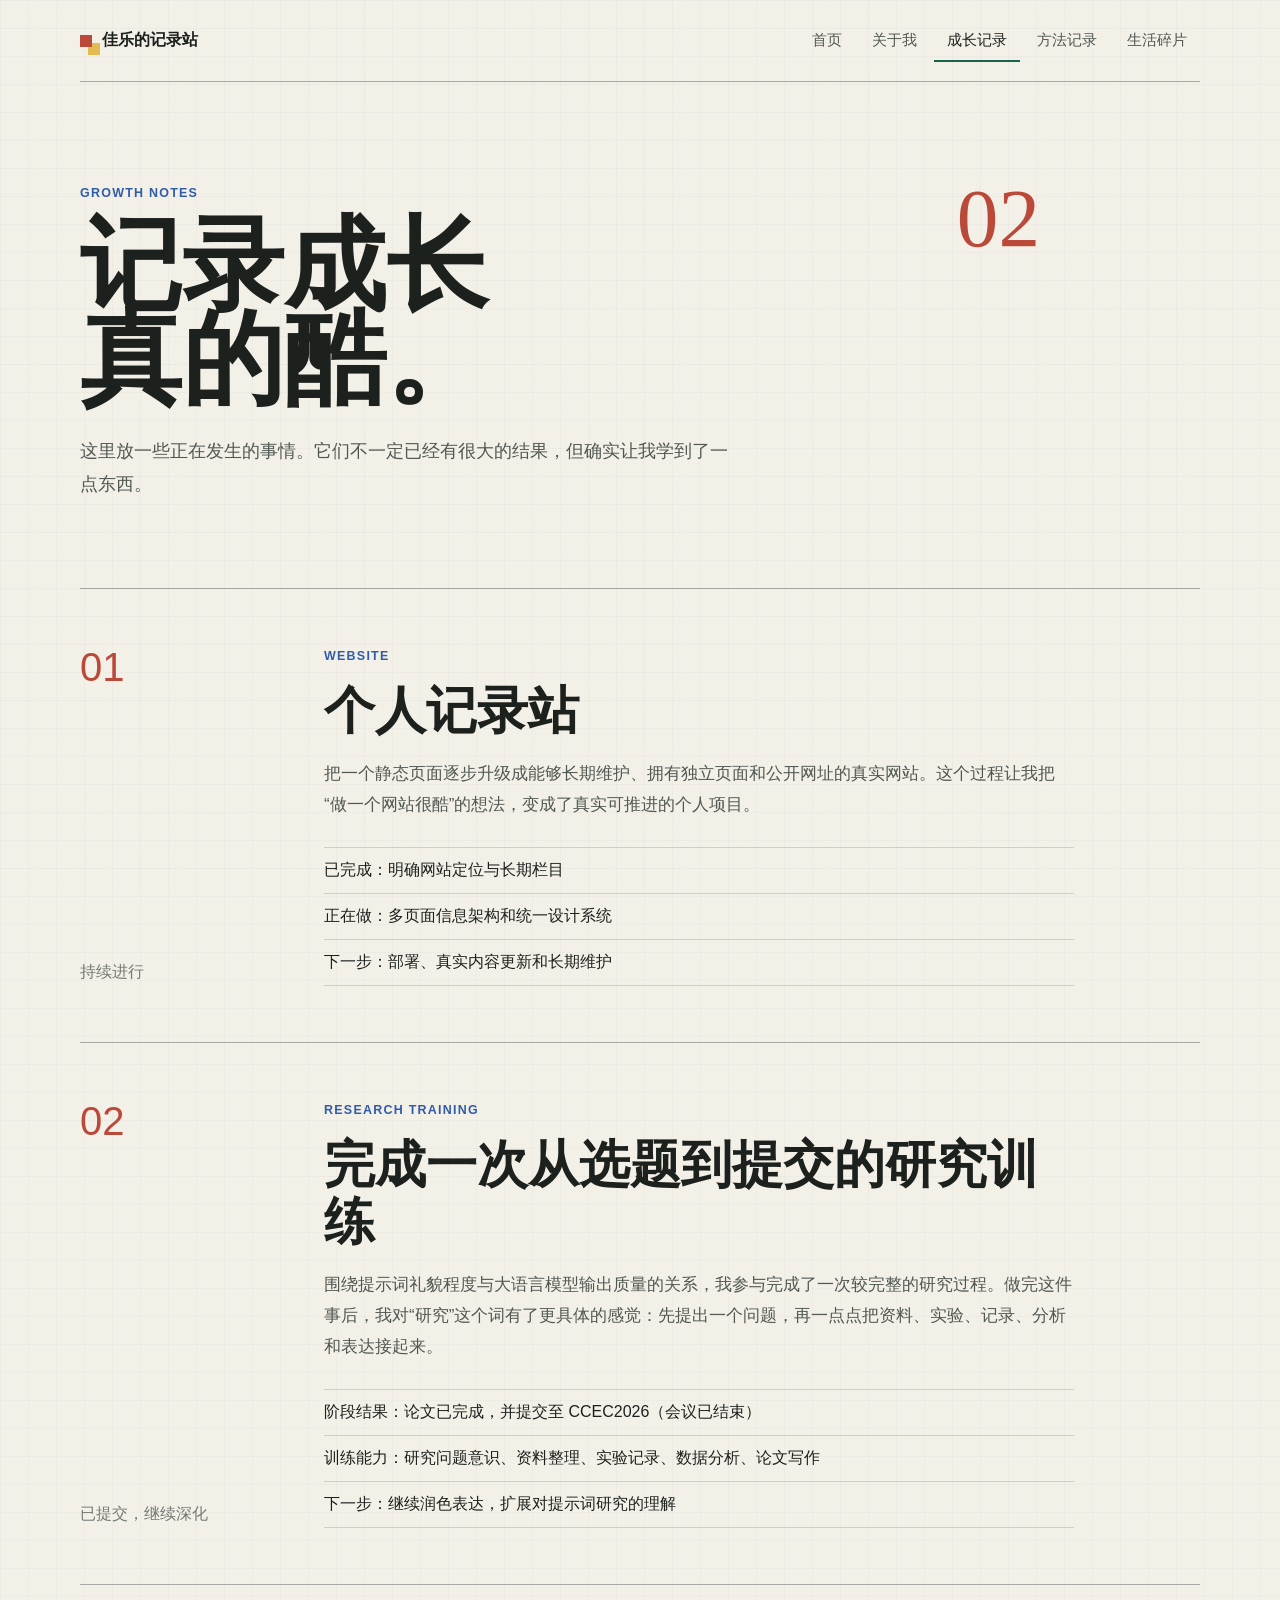
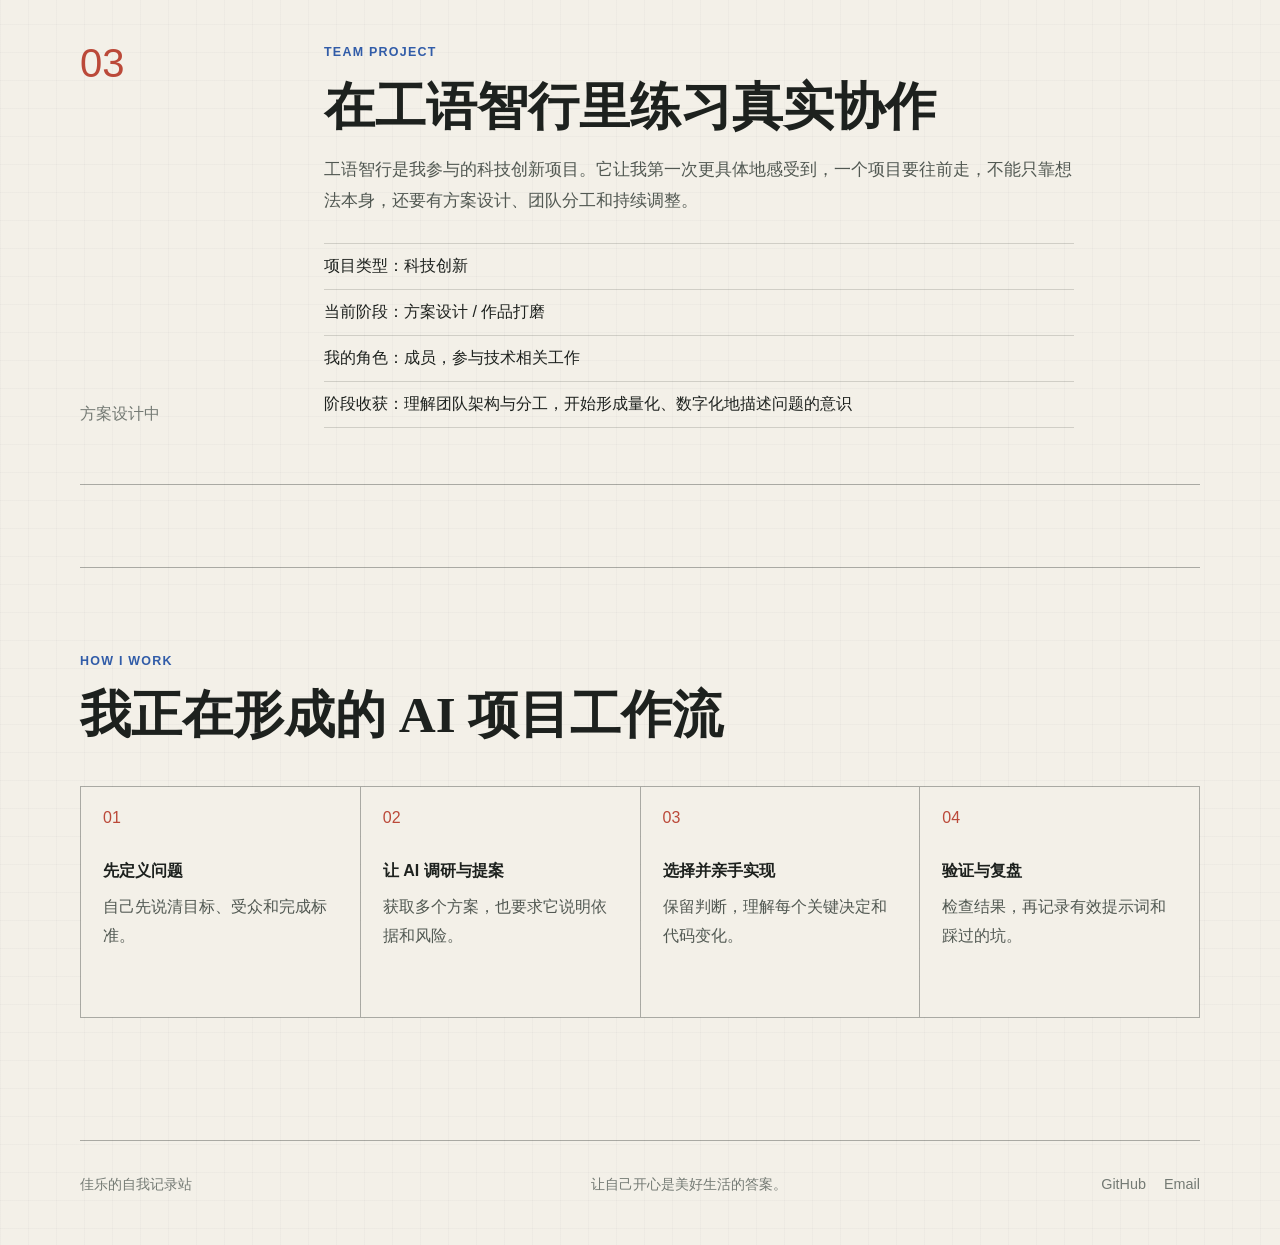
==== efforts.html @ ff76540a "建站更新 html、css、js、未来更新的提示" ====
﻿<!DOCTYPE html>
<html lang="zh-CN">
<head>
  <meta charset="UTF-8">
  <meta name="viewport" content="width=device-width, initial-scale=1.0">
  <meta name="description" content="佳乐的成长记录，记录真实行动中的能力训练。">
  <title>成长记录 | 佳乐的记录站</title>
  <link rel="stylesheet" href="css/styles.css">
</head>
<body data-page="efforts">
  <div class="grain" aria-hidden="true"></div>
  <div id="siteHeader"></div>

  <main class="shell page-main">
    <header class="page-intro" data-reveal>
      <p class="eyebrow">Growth notes</p>
      <span class="page-index">02</span>
      <h1>记录成长<br>真的酷。</h1>
      <p>这里放一些正在发生的事情。它们不一定已经有很大的结果，但确实让我学到了一点东西。</p>
    </header>

    <section class="effort-list section-rule">
      <article class="effort-entry" data-reveal>
        <div class="effort-side"><span>01</span><p>持续进行</p></div>
        <div class="effort-main">
          <p class="eyebrow">Website</p>
          <h2>个人记录站</h2>
          <p>把一个静态页面逐步升级成能够长期维护、拥有独立页面和公开网址的真实网站。这个过程让我把“做一个网站很酷”的想法，变成了真实可推进的个人项目。</p>
          <ul class="plain-list">
            <li>已完成：明确网站定位与长期栏目</li>
            <li>正在做：多页面信息架构和统一设计系统</li>
            <li>下一步：部署、真实内容更新和长期维护</li>
          </ul>
        </div>
      </article>

      <article class="effort-entry" data-reveal>
        <div class="effort-side"><span>02</span><p>已提交，继续深化</p></div>
        <div class="effort-main">
          <p class="eyebrow">Research training</p>
          <h2>完成一次从选题到提交的研究训练</h2>
          <p>围绕提示词礼貌程度与大语言模型输出质量的关系，我参与完成了一次较完整的研究过程。做完这件事后，我对“研究”这个词有了更具体的感觉：先提出一个问题，再一点点把资料、实验、记录、分析和表达接起来。</p>
          <ul class="plain-list">
            <li>阶段结果：论文已完成，并提交至 CCEC2026（会议已结束）</li>
            <li>训练能力：研究问题意识、资料整理、实验记录、数据分析、论文写作</li>
            <li>下一步：继续润色表达，扩展对提示词研究的理解</li>
          </ul>
        </div>
      </article>

      <article class="effort-entry" data-reveal>
        <div class="effort-side"><span>03</span><p>方案设计中</p></div>
        <div class="effort-main">
          <p class="eyebrow">Team project</p>
          <h2>在工语智行里练习真实协作</h2>
          <p>工语智行是我参与的科技创新项目。它让我第一次更具体地感受到，一个项目要往前走，不能只靠想法本身，还要有方案设计、团队分工和持续调整。</p>
          <ul class="plain-list">
            <li>项目类型：科技创新</li>
            <li>当前阶段：方案设计 / 作品打磨</li>
            <li>我的角色：成员，参与技术相关工作</li>
            <li>阶段收获：理解团队架构与分工，开始形成量化、数字化地描述问题的意识</li>
          </ul>
        </div>
      </article>

    </section>

    <section class="method-section section-rule" data-reveal>
      <p class="eyebrow">How I work</p>
      <h2>我正在形成的 AI 项目工作流</h2>
      <ol class="method-grid">
        <li><span>01</span><strong>先定义问题</strong><p>自己先说清目标、受众和完成标准。</p></li>
        <li><span>02</span><strong>让 AI 调研与提案</strong><p>获取多个方案，也要求它说明依据和风险。</p></li>
        <li><span>03</span><strong>选择并亲手实现</strong><p>保留判断，理解每个关键决定和代码变化。</p></li>
        <li><span>04</span><strong>验证与复盘</strong><p>检查结果，再记录有效提示词和踩过的坑。</p></li>
      </ol>
    </section>
  </main>

  <div id="siteFooter"></div>
  <script src="js/site.js"></script>
</body>
</html>
---- css/styles.css ----
:root {
  --paper: #f3f0e8;
  --paper-deep: #e5e0d4;
  --paper-light: #fbfaf6;
  --ink: #1d211e;
  --ink-soft: #515852;
  --ink-faint: #747a74;
  --line: rgba(29, 33, 30, 0.16);
  --line-strong: rgba(29, 33, 30, 0.34);
  --green: #17634d;
  --red: #bb4939;
  --blue: #315ca8;
  --yellow: #e3bb50;
  --shadow: 0 22px 52px rgba(29, 33, 30, 0.09);
}

* { box-sizing: border-box; }
html { scroll-behavior: smooth; }
body {
  margin: 0;
  color: var(--ink);
  background:
    linear-gradient(rgba(29, 33, 30, 0.025) 1px, transparent 1px),
    linear-gradient(90deg, rgba(29, 33, 30, 0.025) 1px, transparent 1px),
    var(--paper);
  background-size: 28px 28px;
  font-family: "Aptos", "Segoe UI", "PingFang SC", "Microsoft YaHei", sans-serif;
}
a { color: inherit; text-decoration: none; }
img { display: block; max-width: 100%; }
button { font: inherit; }
.grain {
  position: fixed;
  inset: 0;
  z-index: -1;
  pointer-events: none;
  opacity: 0.16;
  background-image: radial-gradient(rgba(29, 33, 30, 0.25) 0.55px, transparent 0.55px);
  background-size: 9px 9px;
}
.shell {
  width: min(1120px, calc(100% - 40px));
  margin-inline: auto;
}
.site-header {
  position: relative;
  z-index: 20;
  display: flex;
  align-items: center;
  justify-content: space-between;
  gap: 28px;
  min-height: 82px;
  border-bottom: 1px solid var(--line-strong);
}
.wordmark {
  display: inline-flex;
  align-items: center;
  gap: 10px;
  font-family: "Palatino Linotype", "STSong", serif;
  font-weight: 700;
}
.wordmark-dot {
  width: 12px;
  height: 12px;
  background: var(--red);
  box-shadow: 8px 8px 0 var(--yellow);
}
.main-nav {
  display: flex;
  align-items: center;
  gap: 4px;
}
.main-nav a {
  min-height: 42px;
  padding: 11px 13px 9px;
  color: var(--ink-soft);
  border-bottom: 2px solid transparent;
  font-size: 0.94rem;
}
.main-nav a:hover,
.main-nav a.is-current {
  color: var(--ink);
  border-color: var(--green);
}
.eyebrow {
  margin: 0 0 14px;
  color: var(--blue);
  font-size: 0.78rem;
  font-weight: 700;
  text-transform: uppercase;
  letter-spacing: 0.1em;
}
 h1, h2, h3, blockquote { font-family: "Palatino Linotype", "Book Antiqua", "STSong", serif; font-weight: 700; letter-spacing: 0; }
 h1, h2, h3, p, blockquote { margin-top: 0; }
h2 { font-size: clamp(2rem, 4vw, 3.35rem); line-height: 1.12; }
h3 { font-size: 1.45rem; }
p { line-height: 1.82; }
.section-rule { padding-block: 82px; border-top: 1px solid var(--line-strong); }
.first-section {
  border-top: 0;
  padding-top: 88px;
}
.home-hero {
  display: grid;
  grid-template-columns: minmax(0, 1.15fr) minmax(360px, 0.85fr);
  gap: 64px;
  align-items: center;
  min-height: calc(100vh - 82px);
  padding-block: 64px;
}
.home-hero-simple {
  grid-template-columns: 1fr;
  min-height: clamp(420px, 58vh, 600px);
  align-items: end;
  padding-block: 56px 68px;
}
.home-hero-simple .home-hero-copy {
  max-width: 860px;
}
.home-hero-copy h1,
.page-intro h1 {
  margin-bottom: 28px;
  font-size: clamp(3.8rem, 8vw, 7.2rem);
  line-height: 0.92;
}
.home-hero-copy h1 span { color: var(--green); }
.hero-summary { max-width: 600px; color: var(--ink-soft); font-size: 1.1rem; }
.home-hero-simple .hero-summary {
  max-width: 720px;
  font-size: 1.16rem;
}
.hero-actions { display: flex; flex-wrap: wrap; align-items: center; gap: 22px; margin-top: 34px; }
.primary-link {
  display: inline-flex; align-items: center; justify-content: center;
  min-height: 48px; padding: 12px 18px; color: var(--paper-light);
  background: var(--ink); border: 1px solid var(--ink); border-radius: 3px;
  transition: transform 180ms ease, background 180ms ease;
}
.primary-link:hover { transform: translateY(-2px); background: var(--green); }
.text-link {
  display: inline-flex; align-items: center; gap: 9px; min-height: 44px;
  color: var(--green); border-bottom: 1px solid currentColor;
}
.motto-poster {
  position: relative; padding: 38px; overflow: hidden; color: var(--paper-light);
  background: var(--green); box-shadow: 16px 16px 0 var(--yellow);
}
.motto-poster::after {
  content: ""; position: absolute; right: -45px; top: -45px; width: 140px; height: 140px;
  border: 30px solid rgba(255, 255, 255, 0.1); border-radius: 50%;
}
.poster-kicker { font-size: 0.78rem; text-transform: uppercase; letter-spacing: 0.1em; }
.motto-poster blockquote { margin: 54px 0 30px; font-size: clamp(2.8rem, 5vw, 4.5rem); line-height: 1.02; }
.motto-poster p { color: rgba(255, 255, 255, 0.82); }
.poster-tags { display: flex; flex-wrap: wrap; gap: 10px; margin-top: 32px; }
.poster-tags span { padding: 7px 10px; border: 1px solid rgba(255, 255, 255, 0.32); font-size: 0.88rem; }
.home-about,
.two-column-section,
.contact-section,
.update-note { display: grid; grid-template-columns: minmax(0, 0.9fr) minmax(340px, 1.1fr); gap: 72px; }
.home-about h2,
.section-heading h2,
.now-line h2 { margin-bottom: 0; }
.prose-lead { align-self: end; }
.prose-lead p { color: var(--ink-soft); font-size: 1.12rem; }
.section-heading { margin-bottom: 36px; }
.path-grid { border-top: 1px solid var(--line-strong); }
.path-item {
  display: grid; grid-template-columns: 72px minmax(0, 1fr) auto; gap: 28px; align-items: center;
  padding: 28px 12px; border-bottom: 1px solid var(--line-strong);
  transition: padding 180ms ease, background 180ms ease;
}
.path-item:hover { padding-inline: 22px; background: rgba(255, 255, 255, 0.42); }
.path-number,
.path-label { color: var(--ink-faint); font-size: 0.8rem; }
.path-item h3,
.path-item p { margin-bottom: 4px; }
.path-item div > p:last-child { color: var(--ink-soft); }
.path-arrow { color: var(--red); font-size: 1.5rem; }
.now-line { display: grid; grid-template-columns: minmax(0, 1fr) auto auto; gap: 28px; align-items: center; }
.now-line p { margin: 0; color: var(--ink-soft); }
.page-main { padding-bottom: 40px; }
.page-intro { position: relative; max-width: 960px; min-height: 400px; padding-block: 100px 70px; }
.page-intro h1 { max-width: 900px; }
.page-intro > p:last-child { max-width: 660px; color: var(--ink-soft); font-size: 1.12rem; }
.page-index { position: absolute; top: 88px; right: 0; color: var(--red); font-family: "Palatino Linotype", serif; font-size: 5.2rem; }
.about-profile { display: grid; grid-template-columns: 260px minmax(0, 1fr); gap: 68px; align-items: start; }
.identity-mark {
  display: grid; place-items: center; aspect-ratio: 1; color: var(--paper-light);
  background: var(--blue); font-family: "Palatino Linotype", serif; font-size: 5rem; box-shadow: 14px 14px 0 var(--red);
}
.about-copy { max-width: 700px; }
.about-copy p,
.motto-explain p { color: var(--ink-soft); font-size: 1.08rem; }
.statement-list { border-top: 1px solid var(--line-strong); }
.statement-list article { display: grid; grid-template-columns: 44px minmax(180px, 0.6fr) minmax(0, 1fr); gap: 20px; padding: 24px 0; border-bottom: 1px solid var(--line-strong); }
.statement-list article > span { color: var(--red); }
.statement-list h3,
.statement-list p { margin-bottom: 0; }
.statement-list p { color: var(--ink-soft); }
.motto-section blockquote { max-width: 900px; margin: 32px 0 50px; color: var(--green); font-size: clamp(3.2rem, 7vw, 6.5rem); line-height: 1; }
.motto-explain { display: grid; grid-template-columns: repeat(2, minmax(0, 1fr)); gap: 40px; max-width: 850px; margin-left: auto; }
.motto-lines {
  align-items: end;
}
.motto-lines p:last-child {
  color: var(--green);
  font-family: "Palatino Linotype", "Book Antiqua", "STSong", serif;
  font-size: 1.55rem;
  line-height: 1.35;
}
.motto-lines span {
  color: var(--red);
  padding-inline: 8px;
}
.contact-links { display: grid; border-top: 1px solid var(--line-strong); }
.contact-links a { display: grid; grid-template-columns: 100px minmax(0, 1fr); gap: 20px; padding: 20px 0; border-bottom: 1px solid var(--line-strong); }
.contact-links span { color: var(--ink-faint); }
.effort-list { padding-top: 0; }
.effort-entry { display: grid; grid-template-columns: 190px minmax(0, 1fr); gap: 54px; padding-block: 56px; border-bottom: 1px solid var(--line-strong); }
.effort-side { display: flex; flex-direction: column; justify-content: space-between; min-height: 170px; }
.effort-side span { color: var(--red); font-size: 2.5rem; }
.effort-side p { margin: 0; color: var(--ink-faint); }
.effort-main { max-width: 750px; }
.effort-main h2,
.result-copy h2 { margin-bottom: 20px; }
.effort-main > p:not(.eyebrow),
.result-copy > p:not(.eyebrow),
.empty-result > p:not(.eyebrow) { color: var(--ink-soft); font-size: 1.06rem; }
.plain-list { margin: 26px 0 0; padding: 0; list-style: none; border-top: 1px solid var(--line); }
.plain-list li { padding: 12px 0; border-bottom: 1px solid var(--line); }
.honest-note { margin-top: 24px; padding: 14px 16px; color: var(--ink) !important; background: rgba(227, 187, 80, 0.22); border-left: 3px solid var(--yellow); font-size: 0.95rem !important; }
.method-grid { display: grid; grid-template-columns: repeat(4, minmax(0, 1fr)); gap: 1px; margin: 36px 0 0; padding: 1px; list-style: none; background: var(--line-strong); }
.method-grid li { min-height: 230px; padding: 22px; background: var(--paper); }
.method-grid span,
.method-grid strong { display: block; }
.method-grid span { margin-bottom: 34px; color: var(--red); }
.method-grid strong { margin-bottom: 10px; }
.method-grid p { color: var(--ink-soft); }
.result-feature { display: grid; grid-template-columns: minmax(320px, 0.8fr) minmax(0, 1.2fr); gap: 70px; align-items: center; }
.result-visual { position: relative; display: flex; flex-direction: column; justify-content: space-between; min-height: 420px; padding: 30px; color: var(--paper-light); overflow: hidden; }
.result-visual::after { content: ""; position: absolute; width: 220px; height: 220px; right: -55px; top: -55px; border: 36px solid rgba(255, 255, 255, 0.12); border-radius: 50%; }
.result-visual-site { background: var(--blue); box-shadow: 14px 14px 0 var(--yellow); }
.result-visual-method { color: var(--ink); background: var(--yellow); box-shadow: 14px 14px 0 var(--green); }
.result-visual-research { background: var(--red); box-shadow: 14px 14px 0 var(--blue); }
.result-visual strong {
  max-width: 100%;
  font-family: "Palatino Linotype", serif;
  font-size: clamp(2.15rem, 4vw, 3.2rem);
  line-height: 0.96;
  overflow-wrap: anywhere;
}
.result-facts { margin: 28px 0; border-top: 1px solid var(--line-strong); }
.result-facts div { display: grid; grid-template-columns: 125px minmax(0, 1fr); gap: 20px; padding: 14px 0; border-bottom: 1px solid var(--line-strong); }
.result-facts dt { color: var(--ink-faint); }
.result-facts dd { margin: 0; }
.empty-result { max-width: 760px; }
.empty-result .primary-link { margin-top: 20px; }
.fragment-grid { display: grid; grid-template-columns: repeat(2, minmax(0, 1fr)); gap: 18px; }
.tag-cloud-section {
  display: flex;
  align-items: center;
  gap: 28px;
  padding-block: 54px;
}
.tag-cloud-section .eyebrow {
  margin: 0;
  flex: 0 0 auto;
}
.tag-cloud {
  display: flex;
  flex-wrap: wrap;
  gap: 14px;
  align-items: center;
}
.tag-cloud span {
  display: inline-flex;
  align-items: center;
  justify-content: center;
  min-height: 46px;
  height: 46px;
  padding: 0 18px;
  border: 1px solid var(--line-strong);
  color: var(--ink);
  background: rgba(255, 255, 255, 0.42);
  font-family: "Microsoft YaHei", "PingFang SC", "Segoe UI", sans-serif;
  font-size: 1.08rem;
  line-height: 1;
}
.tag-cloud span i {
  display: block;
  font-style: normal;
  line-height: 1;
}
.tag-cloud span:nth-child(2n) {
  color: var(--paper-light);
  background: var(--green);
  border-color: var(--green);
}
.tag-cloud span:nth-child(3n) {
  background: rgba(227, 187, 80, 0.55);
}
.fragment-card { min-height: 320px; padding: 30px; background: rgba(255, 255, 255, 0.46); border: 1px solid var(--line-strong); }
.fragment-card > span { display: block; margin-bottom: 54px; color: var(--ink-faint); font-size: 0.8rem; }
.fragment-card h2 { font-size: clamp(1.8rem, 3vw, 2.8rem); }
.fragment-card p { color: var(--ink-soft); }
.fragment-card-quote { color: var(--paper-light); background: var(--green); border-color: var(--green); }
.fragment-card-quote > span { color: rgba(255, 255, 255, 0.7); }
.fragment-card blockquote { margin-bottom: 0; font-size: clamp(2.2rem, 4vw, 4rem); line-height: 1.15; }
.fragment-card-accent { background: rgba(227, 187, 80, 0.58); }
.fragment-card-wide { grid-column: 1 / -1; min-height: 280px; color: var(--paper-light); background: var(--blue); border-color: var(--blue); }
.fragment-card-wide > span { color: rgba(255, 255, 255, 0.7); }
.fragment-card-wide h2 { max-width: 900px; }
.fragment-card-photo {
  color: var(--ink);
  background: rgba(255, 255, 255, 0.5);
  border-color: var(--line-strong);
}
.fragment-card-photo > span {
  color: var(--red);
}
.fragment-card-photo h2 {
  max-width: 760px;
}
.photo-strip {
  display: grid;
  grid-template-columns: 0.8fr 1.25fr 0.8fr;
  gap: 14px;
  margin-top: 28px;
}
.photo-strip img {
  width: 100%;
  height: 360px;
  object-fit: cover;
  border: 1px solid var(--line-strong);
  background: var(--paper-deep);
}
.photo-strip img:first-child,
.photo-strip img:last-child {
  height: 430px;
}
.photo-docs {
  grid-template-columns: repeat(3, minmax(0, 1fr));
  align-items: start;
}
.photo-docs img,
.photo-docs img:first-child,
.photo-docs img:last-child {
  height: 360px;
  object-fit: contain;
  background: rgba(255, 255, 255, 0.72);
}
.photo-grid-four {
  display: grid;
  grid-template-columns: repeat(4, minmax(0, 1fr));
  gap: 14px;
  margin-top: 28px;
}
.photo-grid-four img {
  width: 100%;
  height: 320px;
  object-fit: cover;
  border: 1px solid var(--line-strong);
  background: var(--paper-deep);
}
.photo-grid-four img:nth-child(2),
.photo-grid-four img:nth-child(4) {
  grid-column: span 2;
}
.photo-pair {
  display: grid;
  grid-template-columns: repeat(2, minmax(0, 1fr));
  gap: 14px;
  margin-top: 28px;
}
.photo-pair img {
  width: 100%;
  height: 390px;
  object-fit: cover;
  border: 1px solid var(--line-strong);
  background: var(--paper-deep);
}
.update-note ol { margin: 0; padding: 0; list-style: none; border-top: 1px solid var(--line-strong); }
.update-note li { display: grid; grid-template-columns: 46px 1fr; gap: 16px; padding: 18px 0; border-bottom: 1px solid var(--line-strong); }
.update-note li span { color: var(--red); }
.site-footer { display: grid; grid-template-columns: 1fr 1fr auto; gap: 24px; align-items: center; padding-block: 30px 48px; border-top: 1px solid var(--line-strong); color: var(--ink-faint); font-size: 0.9rem; }
.site-footer p { margin: 0; }
.footer-links { display: flex; gap: 18px; }
.footer-links a:hover { color: var(--green); }
.primary-link:focus-visible,
.text-link:focus-visible,
.main-nav a:focus-visible,
.path-item:focus-visible,
.contact-links a:focus-visible,
.footer-links a:focus-visible { outline: 2px solid var(--blue); outline-offset: 4px; }
.js-ready [data-reveal] { opacity: 0; transform: translateY(22px); transition: opacity 520ms ease, transform 520ms ease; }
.js-ready [data-reveal].revealed { opacity: 1; transform: translateY(0); }
@media (prefers-reduced-motion: reduce) {
  *, *::before, *::after { scroll-behavior: auto !important; transition-duration: 0.01ms !important; }
}
@media (max-width: 900px) {
  .home-hero,
  .home-about,
  .two-column-section,
  .contact-section,
  .update-note,
  .about-profile,
  .result-feature { grid-template-columns: 1fr; }
  .home-hero { min-height: auto; }
  .motto-poster { max-width: 620px; }
  .now-line { grid-template-columns: 1fr; }
  .identity-mark { max-width: 240px; }
  .method-grid { grid-template-columns: repeat(2, minmax(0, 1fr)); }
  .site-footer { grid-template-columns: 1fr auto; }
  .site-footer > p:nth-child(2) { display: none; }
}
@media (max-width: 680px) {
  .shell { width: min(100% - 24px, 1120px); }
  .site-header { display: block; padding-block: 17px 10px; }
  .wordmark { margin-bottom: 11px; }
  .main-nav { overflow-x: auto; padding-bottom: 2px; scrollbar-width: none; }
  .main-nav::-webkit-scrollbar { display: none; }
  .main-nav a { flex: 0 0 auto; padding-inline: 9px; }
  .home-hero { gap: 44px; padding-block: 54px 64px; }
  .home-hero-copy h1,
  .page-intro h1 { font-size: 3.7rem; }
  .motto-poster { padding: 28px; box-shadow: 9px 9px 0 var(--yellow); }
  .section-rule { padding-block: 58px; }
  .path-item { grid-template-columns: 36px minmax(0, 1fr) auto; gap: 12px; padding-inline: 0; }
  .page-intro { min-height: 470px; padding-block: 72px 48px; }
  .page-index { top: 68px; right: 4px; font-size: 3.2rem; opacity: 0.45; }
  .statement-list article { grid-template-columns: 34px minmax(0, 1fr); }
  .statement-list article p { grid-column: 2; }
  .motto-explain,
  .fragment-grid,
  .method-grid { grid-template-columns: 1fr; }
  .tag-cloud-section { display: block; padding-block: 44px; }
  .tag-cloud-section .eyebrow { margin-bottom: 14px; }
  .effort-entry { grid-template-columns: 1fr; gap: 24px; }
  .effort-side { min-height: auto; flex-direction: row; align-items: baseline; }
  .effort-side span { font-size: 2rem; }
  .result-visual { min-height: 330px; }
  .result-facts div,
  .contact-links a { grid-template-columns: 1fr; gap: 5px; }
  .fragment-card-wide { grid-column: auto; }
  .photo-strip { grid-template-columns: 1fr; }
  .photo-grid-four { grid-template-columns: 1fr; }
  .photo-pair { grid-template-columns: 1fr; }
  .photo-strip img,
  .photo-strip img:first-child,
  .photo-strip img:last-child,
  .photo-grid-four img,
  .photo-pair img { height: auto; max-height: none; }
  .site-footer { grid-template-columns: 1fr; }
}
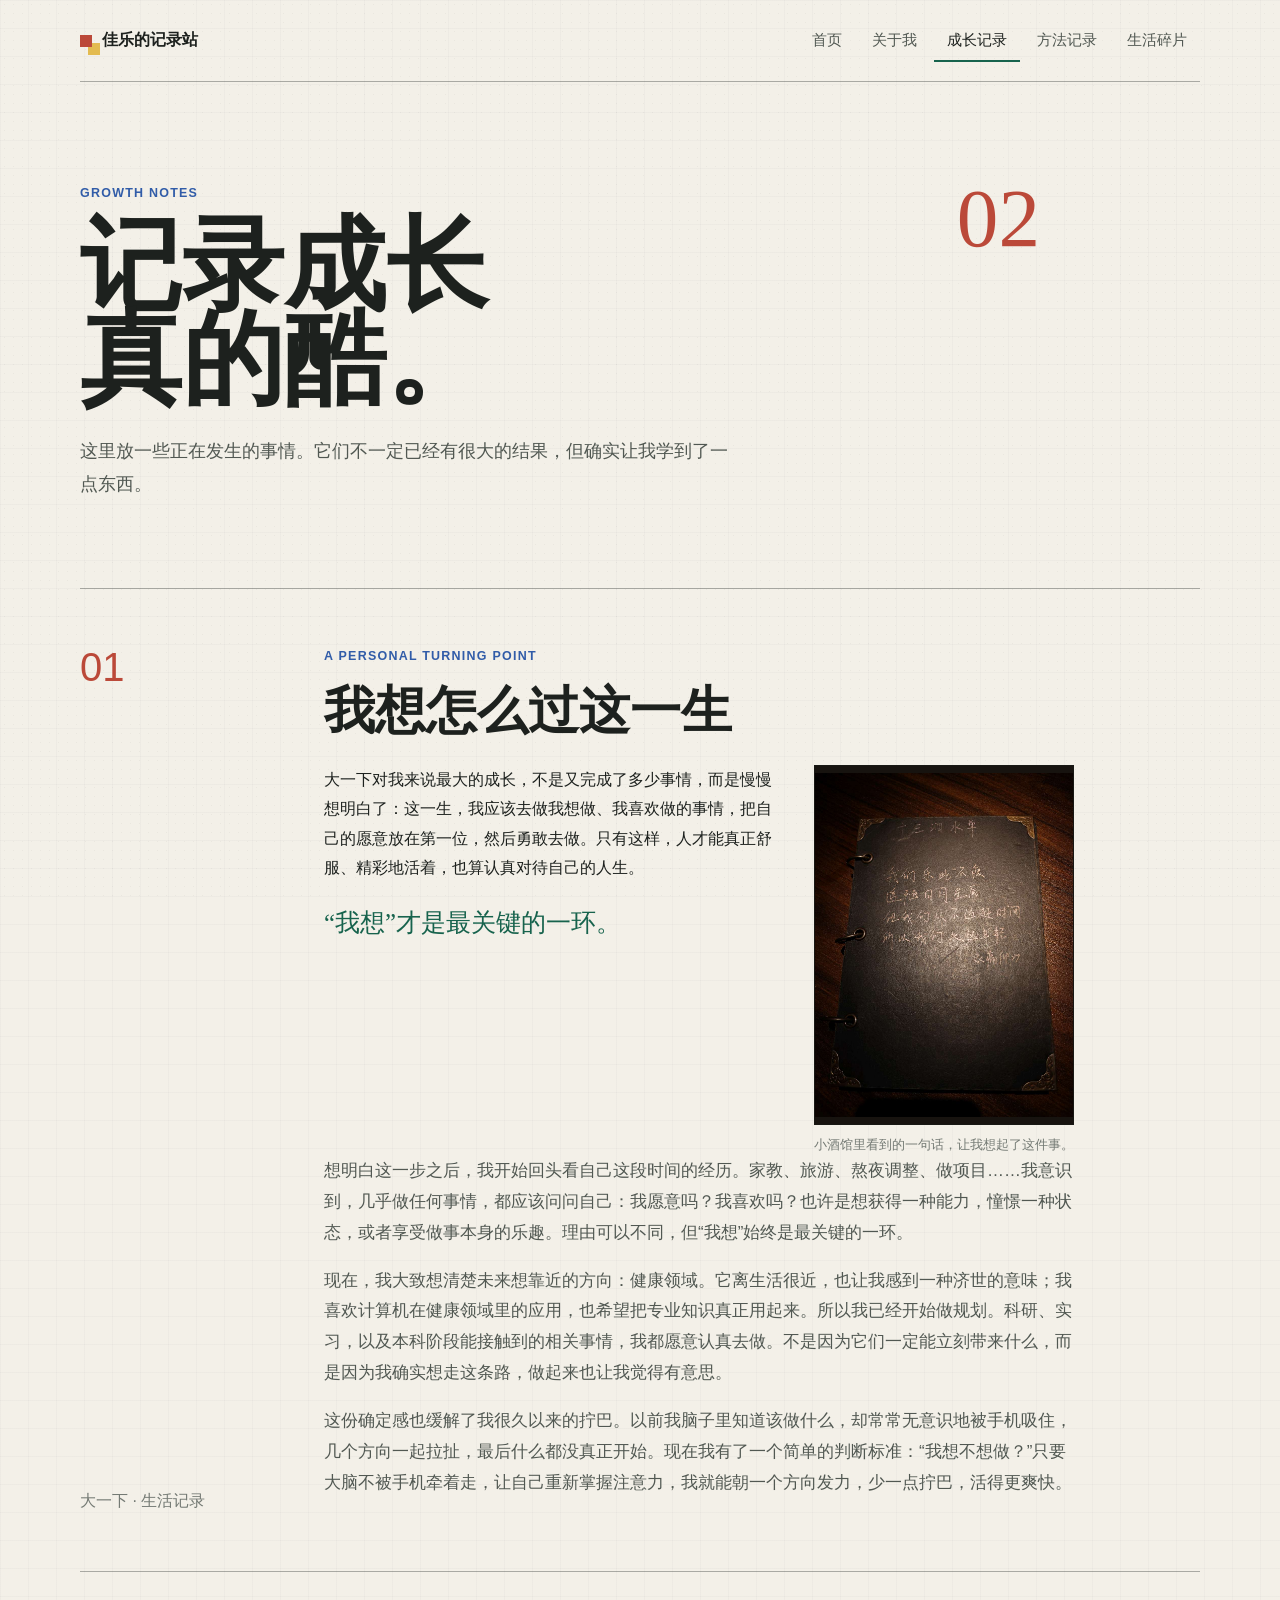
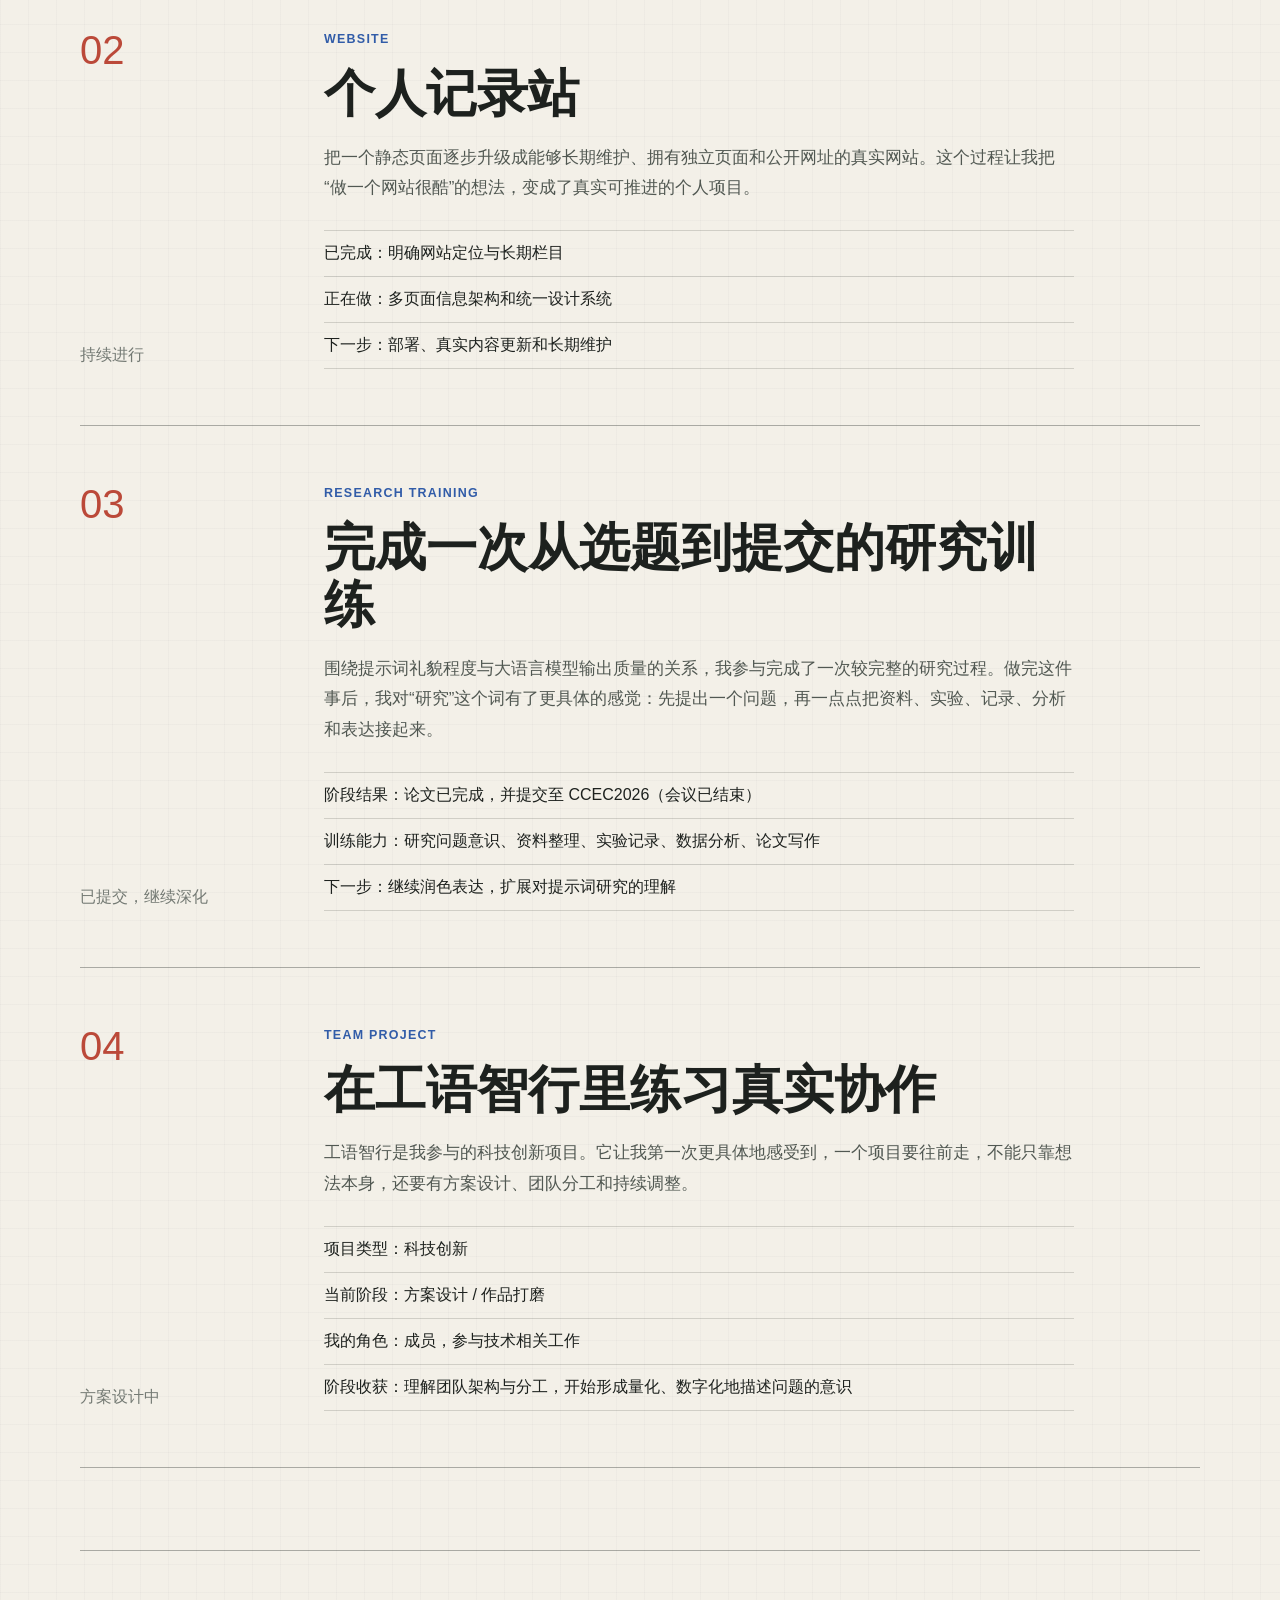
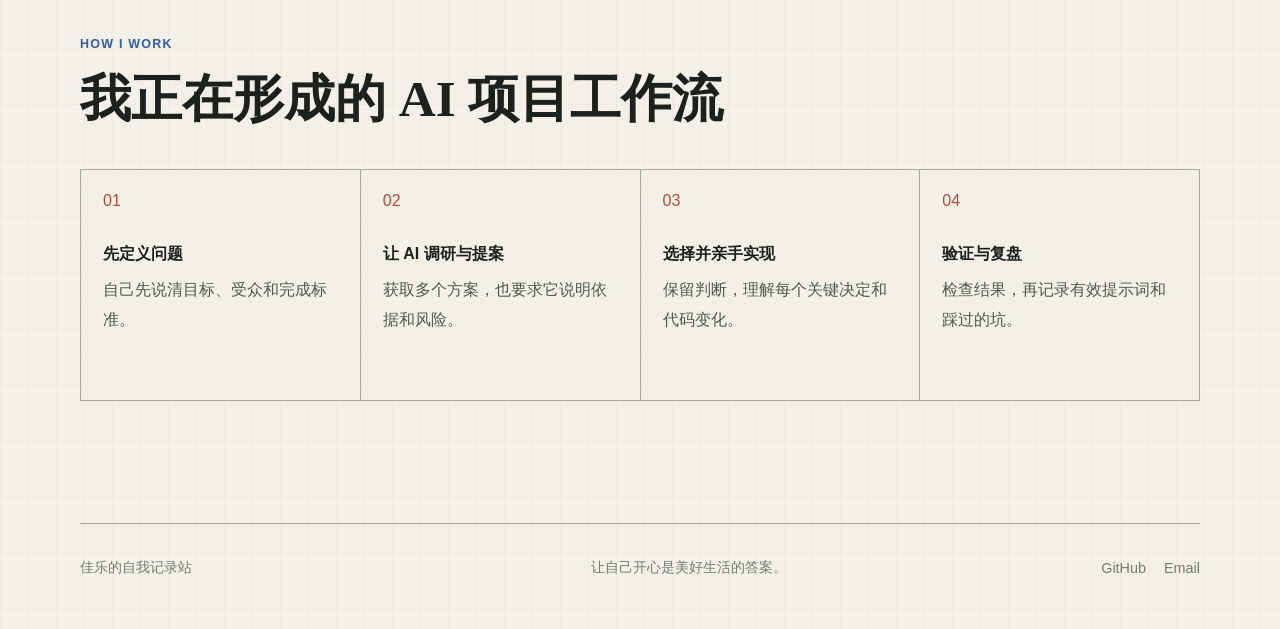
==== commit a1a94b24: "新增“成长经历” “我想”" ====
--- a/efforts.html
+++ b/efforts.html
@@ -21,7 +21,28 @@
 
     <section class="effort-list section-rule">
       <article class="effort-entry" data-reveal>
-        <div class="effort-side"><span>01</span><p>持续进行</p></div>
+        <div class="effort-side"><span>01</span><p>大一下 · 生活记录</p></div>
+        <div class="effort-main">
+          <p class="eyebrow">A personal turning point</p>
+          <h2>我想怎么过这一生</h2>
+          <div class="effort-reflection-opening">
+            <div>
+              <p>大一下对我来说最大的成长，不是又完成了多少事情，而是慢慢想明白了：这一生，我应该去做我想做、我喜欢做的事情，把自己的愿意放在第一位，然后勇敢去做。只有这样，人才能真正舒服、精彩地活着，也算认真对待自己的人生。</p>
+              <p class="reflection-quote">“我想”才是最关键的一环。</p>
+            </div>
+            <figure class="effort-reflection-figure">
+              <img src="assets/fragments/20260731-tavern-note.jpeg" alt="小酒馆酒水单上写下的一段话">
+              <figcaption>小酒馆里看到的一句话，让我想起了这件事。</figcaption>
+            </figure>
+          </div>
+          <p>想明白这一步之后，我开始回头看自己这段时间的经历。家教、旅游、熬夜调整、做项目……我意识到，几乎做任何事情，都应该问问自己：我愿意吗？我喜欢吗？也许是想获得一种能力，憧憬一种状态，或者享受做事本身的乐趣。理由可以不同，但“我想”始终是最关键的一环。</p>
+          <p>现在，我大致想清楚未来想靠近的方向：健康领域。它离生活很近，也让我感到一种济世的意味；我喜欢计算机在健康领域里的应用，也希望把专业知识真正用起来。所以我已经开始做规划。科研、实习，以及本科阶段能接触到的相关事情，我都愿意认真去做。不是因为它们一定能立刻带来什么，而是因为我确实想走这条路，做起来也让我觉得有意思。</p>
+          <p>这份确定感也缓解了我很久以来的拧巴。以前我脑子里知道该做什么，却常常无意识地被手机吸住，几个方向一起拉扯，最后什么都没真正开始。现在我有了一个简单的判断标准：“我想不想做？”只要大脑不被手机牵着走，让自己重新掌握注意力，我就能朝一个方向发力，少一点拧巴，活得更爽快。</p>
+        </div>
+      </article>
+
+      <article class="effort-entry" data-reveal>
+        <div class="effort-side"><span>02</span><p>持续进行</p></div>
         <div class="effort-main">
           <p class="eyebrow">Website</p>
           <h2>个人记录站</h2>
@@ -35,7 +56,7 @@
       </article>
 
       <article class="effort-entry" data-reveal>
-        <div class="effort-side"><span>02</span><p>已提交，继续深化</p></div>
+        <div class="effort-side"><span>03</span><p>已提交，继续深化</p></div>
         <div class="effort-main">
           <p class="eyebrow">Research training</p>
           <h2>完成一次从选题到提交的研究训练</h2>
@@ -49,7 +70,7 @@
       </article>
 
       <article class="effort-entry" data-reveal>
-        <div class="effort-side"><span>03</span><p>方案设计中</p></div>
+        <div class="effort-side"><span>04</span><p>方案设计中</p></div>
         <div class="effort-main">
           <p class="eyebrow">Team project</p>
           <h2>在工语智行里练习真实协作</h2>
--- a/css/styles.css
+++ b/css/styles.css
@@ -213,6 +213,44 @@
   color: var(--red);
   padding-inline: 8px;
 }
+.aspiration-section {
+  display: grid;
+  grid-template-columns: minmax(280px, 0.85fr) minmax(0, 1.15fr);
+  gap: 76px;
+  align-items: start;
+}
+.aspiration-heading h2 {
+  max-width: 520px;
+  margin: 24px 0 0;
+  color: var(--blue);
+  font-size: clamp(2.35rem, 4.2vw, 4rem);
+  line-height: 1.08;
+}
+.aspiration-copy {
+  max-width: 650px;
+  padding-top: 40px;
+}
+.aspiration-copy > p {
+  color: var(--ink-soft);
+  font-size: 1.08rem;
+}
+.aspiration-copy > p:first-child {
+  color: var(--ink);
+  font-size: 1.2rem;
+}
+.aspiration-details {
+  margin: 38px 0 0;
+  border-top: 1px solid var(--line-strong);
+}
+.aspiration-details div {
+  display: grid;
+  grid-template-columns: 130px minmax(0, 1fr);
+  gap: 20px;
+  padding: 15px 0;
+  border-bottom: 1px solid var(--line);
+}
+.aspiration-details dt { color: var(--ink-faint); }
+.aspiration-details dd { margin: 0; color: var(--green); }
 .contact-links { display: grid; border-top: 1px solid var(--line-strong); }
 .contact-links a { display: grid; grid-template-columns: 100px minmax(0, 1fr); gap: 20px; padding: 20px 0; border-bottom: 1px solid var(--line-strong); }
 .contact-links span { color: var(--ink-faint); }
@@ -227,6 +265,35 @@
 .effort-main > p:not(.eyebrow),
 .result-copy > p:not(.eyebrow),
 .empty-result > p:not(.eyebrow) { color: var(--ink-soft); font-size: 1.06rem; }
+.effort-reflection-opening {
+  display: grid;
+  grid-template-columns: minmax(0, 1fr) minmax(180px, 260px);
+  gap: 32px;
+  align-items: start;
+  margin-top: 26px;
+}
+.effort-reflection-opening > div > p:first-child { margin-bottom: 24px; }
+.reflection-quote {
+  margin: 0;
+  color: var(--green) !important;
+  font-family: "Palatino Linotype", "Book Antiqua", "STSong", serif;
+  font-size: 1.55rem !important;
+  line-height: 1.35;
+}
+.effort-reflection-figure { margin: 0; }
+.effort-reflection-figure img {
+  width: 100%;
+  height: 360px;
+  object-fit: contain;
+  border: 1px solid var(--line-strong);
+  background: #17130f;
+}
+.effort-reflection-figure figcaption {
+  margin-top: 10px;
+  color: var(--ink-faint);
+  font-size: 0.84rem;
+  line-height: 1.55;
+}
 .plain-list { margin: 26px 0 0; padding: 0; list-style: none; border-top: 1px solid var(--line); }
 .plain-list li { padding: 12px 0; border-bottom: 1px solid var(--line); }
 .honest-note { margin-top: 24px; padding: 14px 16px; color: var(--ink) !important; background: rgba(227, 187, 80, 0.22); border-left: 3px solid var(--yellow); font-size: 0.95rem !important; }
@@ -367,6 +434,27 @@
 .photo-grid-four img:nth-child(4) {
   grid-column: span 2;
 }
+.photo-travel-grid {
+  display: grid;
+  grid-template-columns: repeat(12, minmax(0, 1fr));
+  grid-template-rows: repeat(2, 235px);
+  gap: 14px;
+  margin-top: 28px;
+}
+.photo-travel-grid img {
+  width: 100%;
+  height: 100%;
+  object-fit: cover;
+  border: 1px solid var(--line-strong);
+  background: var(--paper-deep);
+}
+.photo-travel-grid img:first-child {
+  grid-column: span 4;
+  grid-row: span 2;
+}
+.photo-travel-grid img:nth-child(2) { grid-column: span 8; }
+.photo-travel-grid img:nth-child(3),
+.photo-travel-grid img:nth-child(4) { grid-column: span 4; }
 .photo-pair {
   display: grid;
   grid-template-columns: repeat(2, minmax(0, 1fr));
@@ -380,6 +468,12 @@
   border: 1px solid var(--line-strong);
   background: var(--paper-deep);
 }
+.photo-pair-tavern {
+  grid-template-columns: minmax(0, 1.5fr) minmax(260px, 0.7fr);
+  background: #17130f;
+}
+.photo-pair-tavern img { height: 480px; }
+.photo-pair-tavern img:last-child { object-fit: contain; }
 .update-note ol { margin: 0; padding: 0; list-style: none; border-top: 1px solid var(--line-strong); }
 .update-note li { display: grid; grid-template-columns: 46px 1fr; gap: 16px; padding: 18px 0; border-bottom: 1px solid var(--line-strong); }
 .update-note li span { color: var(--red); }
@@ -405,6 +499,7 @@
   .contact-section,
   .update-note,
   .about-profile,
+  .aspiration-section,
   .result-feature { grid-template-columns: 1fr; }
   .home-hero { min-height: auto; }
   .motto-poster { max-width: 620px; }
@@ -434,6 +529,11 @@
   .motto-explain,
   .fragment-grid,
   .method-grid { grid-template-columns: 1fr; }
+  .aspiration-section { gap: 22px; }
+  .aspiration-copy { padding-top: 0; }
+  .aspiration-details div { grid-template-columns: 1fr; gap: 5px; }
+  .effort-reflection-opening { grid-template-columns: 1fr; gap: 24px; }
+  .effort-reflection-figure { max-width: 280px; }
   .tag-cloud-section { display: block; padding-block: 44px; }
   .tag-cloud-section .eyebrow { margin-bottom: 14px; }
   .effort-entry { grid-template-columns: 1fr; gap: 24px; }
@@ -445,6 +545,12 @@
   .fragment-card-wide { grid-column: auto; }
   .photo-strip { grid-template-columns: 1fr; }
   .photo-grid-four { grid-template-columns: 1fr; }
+  .photo-travel-grid { grid-template-columns: 1fr; grid-template-rows: none; }
+  .photo-travel-grid img,
+  .photo-travel-grid img:first-child,
+  .photo-travel-grid img:nth-child(2),
+  .photo-travel-grid img:nth-child(3),
+  .photo-travel-grid img:nth-child(4) { grid-column: auto; grid-row: auto; height: auto; }
   .photo-pair { grid-template-columns: 1fr; }
   .photo-strip img,
   .photo-strip img:first-child,
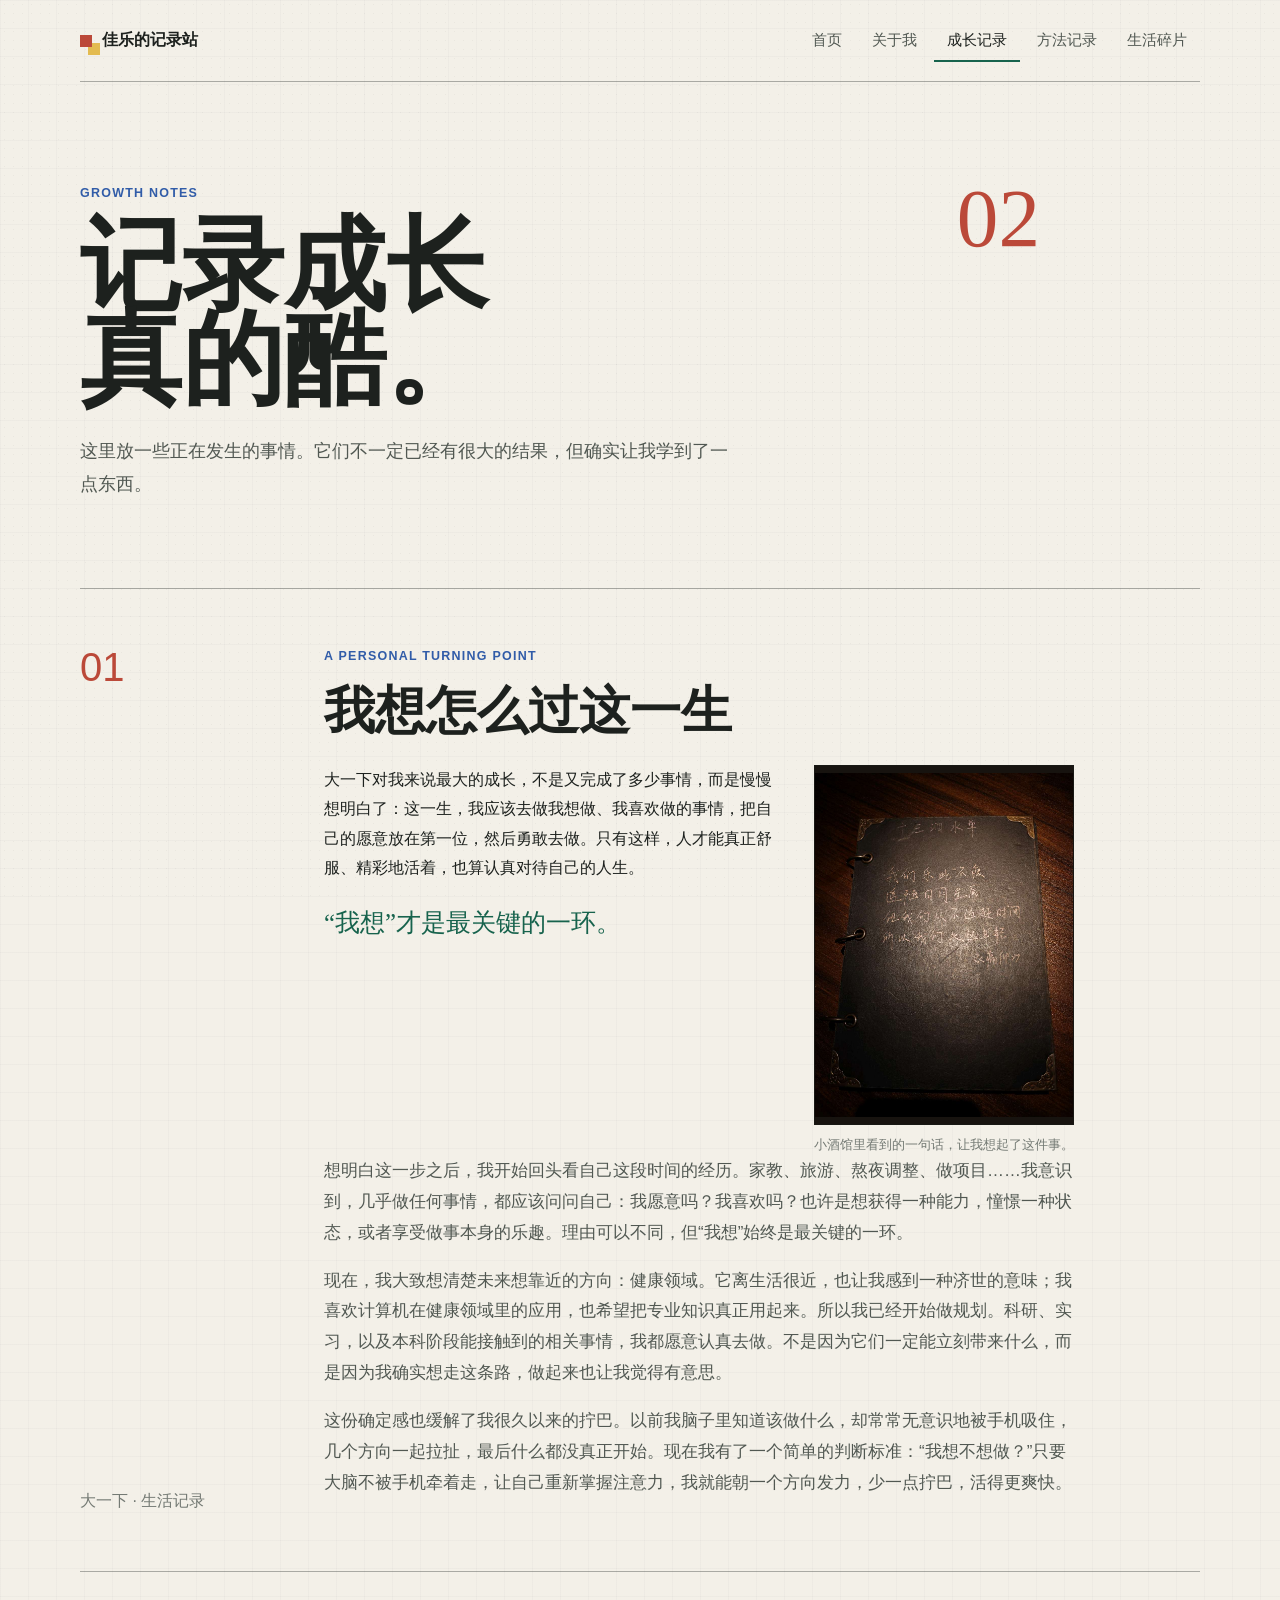
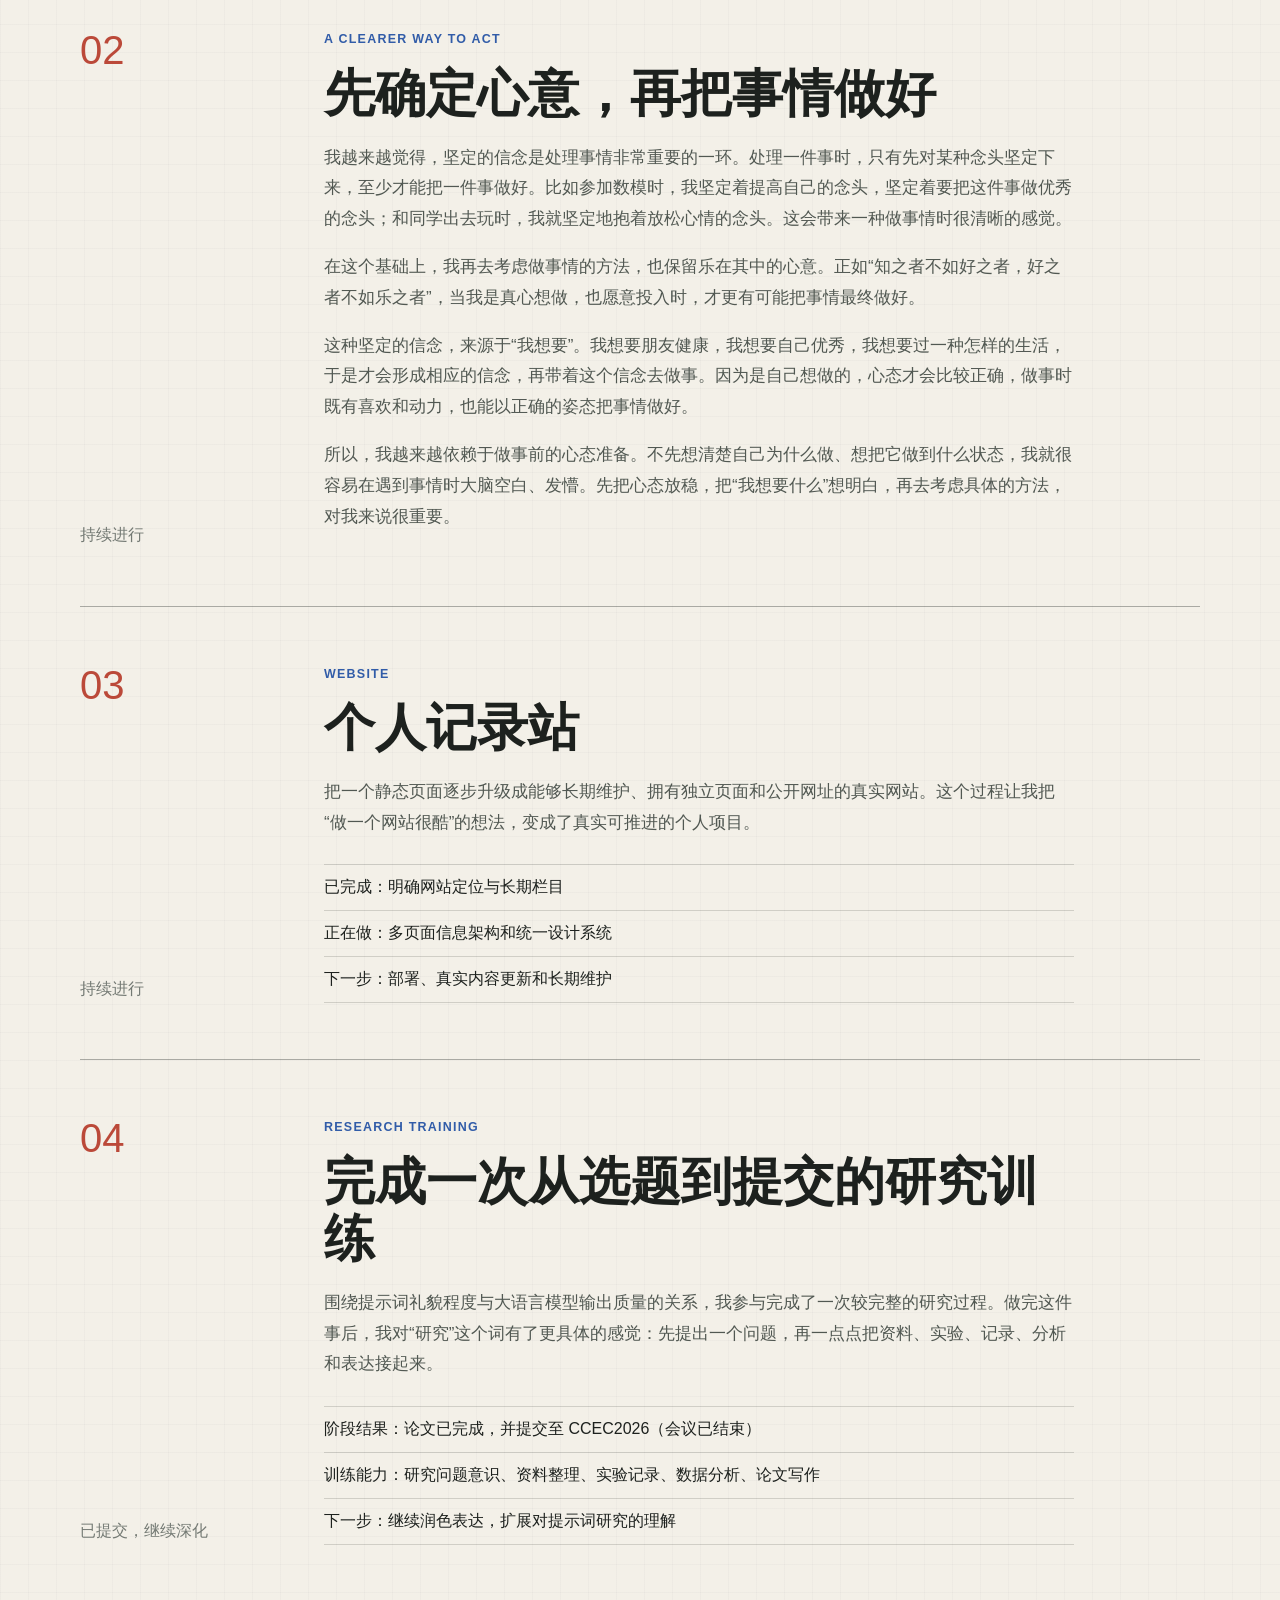
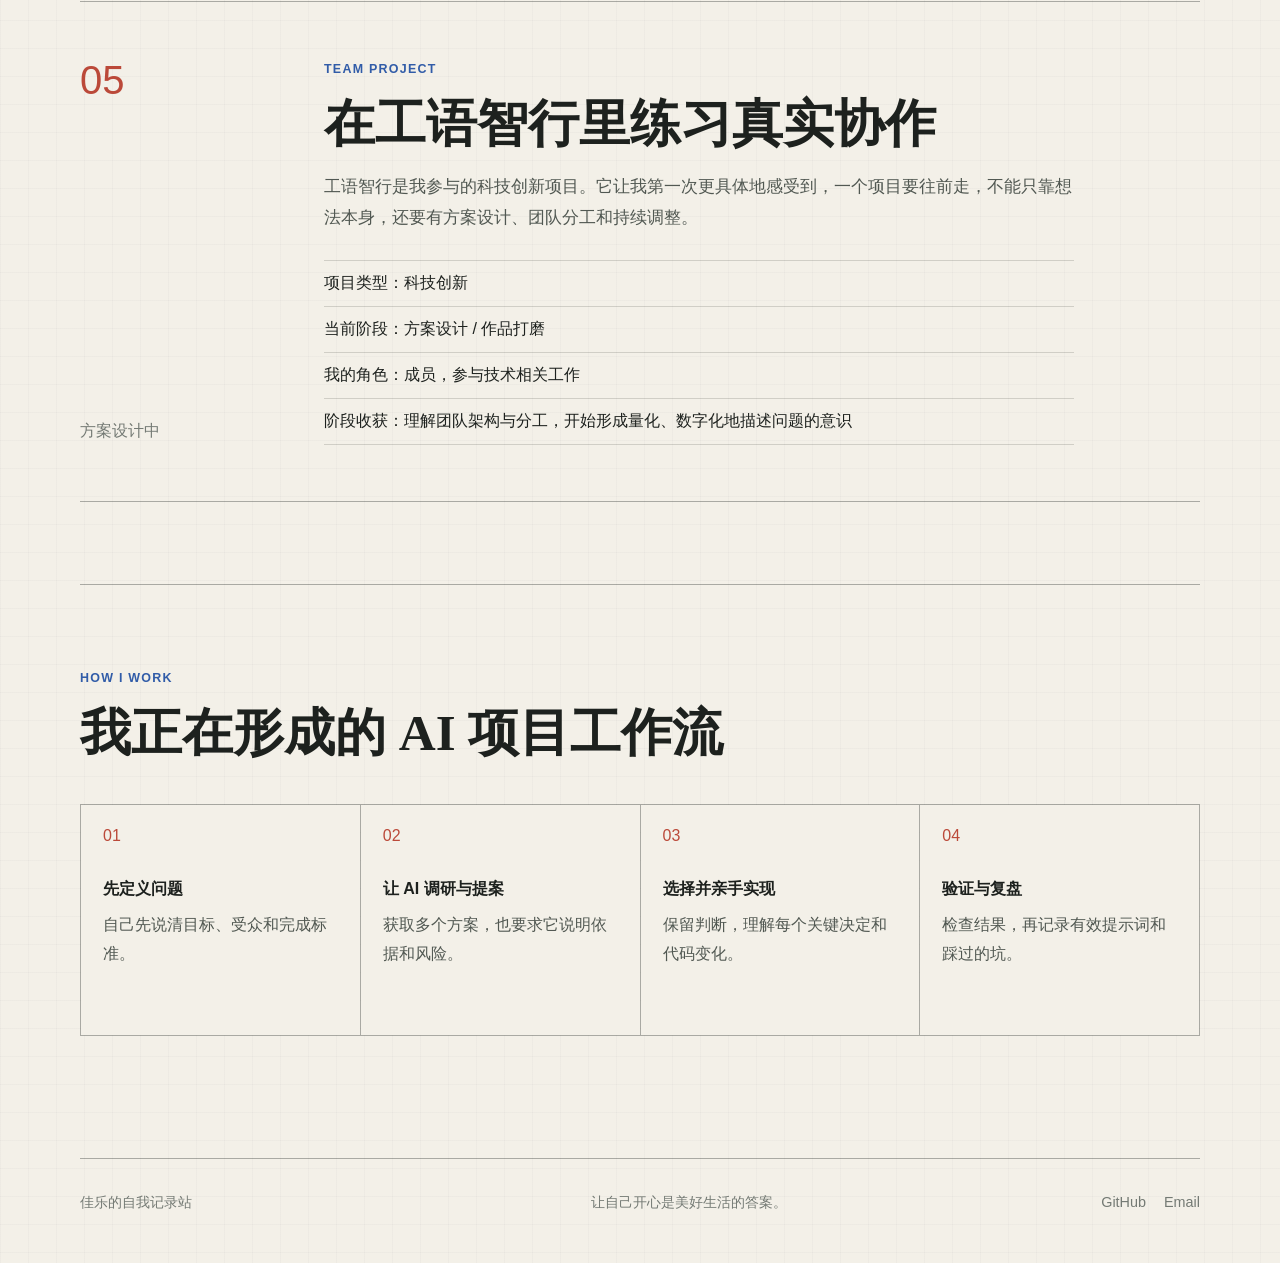
==== commit bc758402: "成长记录-坚定的信念" ====
--- a/efforts.html
+++ b/efforts.html
@@ -44,6 +44,18 @@
       <article class="effort-entry" data-reveal>
         <div class="effort-side"><span>02</span><p>持续进行</p></div>
         <div class="effort-main">
+          <p class="eyebrow">A clearer way to act</p>
+          <h2>先确定心意，再把事情做好</h2>
+          <p>我越来越觉得，坚定的信念是处理事情非常重要的一环。处理一件事时，只有先对某种念头坚定下来，至少才能把一件事做好。比如参加数模时，我坚定着提高自己的念头，坚定着要把这件事做优秀的念头；和同学出去玩时，我就坚定地抱着放松心情的念头。这会带来一种做事情时很清晰的感觉。</p>
+          <p>在这个基础上，我再去考虑做事情的方法，也保留乐在其中的心意。正如“知之者不如好之者，好之者不如乐之者”，当我是真心想做，也愿意投入时，才更有可能把事情最终做好。</p>
+          <p>这种坚定的信念，来源于“我想要”。我想要朋友健康，我想要自己优秀，我想要过一种怎样的生活，于是才会形成相应的信念，再带着这个信念去做事。因为是自己想做的，心态才会比较正确，做事时既有喜欢和动力，也能以正确的姿态把事情做好。</p>
+          <p>所以，我越来越依赖于做事前的心态准备。不先想清楚自己为什么做、想把它做到什么状态，我就很容易在遇到事情时大脑空白、发懵。先把心态放稳，把“我想要什么”想明白，再去考虑具体的方法，对我来说很重要。</p>
+        </div>
+      </article>
+
+      <article class="effort-entry" data-reveal>
+        <div class="effort-side"><span>03</span><p>持续进行</p></div>
+        <div class="effort-main">
           <p class="eyebrow">Website</p>
           <h2>个人记录站</h2>
           <p>把一个静态页面逐步升级成能够长期维护、拥有独立页面和公开网址的真实网站。这个过程让我把“做一个网站很酷”的想法，变成了真实可推进的个人项目。</p>
@@ -56,7 +68,7 @@
       </article>
 
       <article class="effort-entry" data-reveal>
-        <div class="effort-side"><span>03</span><p>已提交，继续深化</p></div>
+        <div class="effort-side"><span>04</span><p>已提交，继续深化</p></div>
         <div class="effort-main">
           <p class="eyebrow">Research training</p>
           <h2>完成一次从选题到提交的研究训练</h2>
@@ -70,7 +82,7 @@
       </article>
 
       <article class="effort-entry" data-reveal>
-        <div class="effort-side"><span>04</span><p>方案设计中</p></div>
+        <div class="effort-side"><span>05</span><p>方案设计中</p></div>
         <div class="effort-main">
           <p class="eyebrow">Team project</p>
           <h2>在工语智行里练习真实协作</h2>
--- a/css/styles.css
+++ b/css/styles.css
@@ -212,6 +212,40 @@
 .motto-lines span {
   color: var(--red);
   padding-inline: 8px;
+}
+.time-view-section {
+  display: grid;
+  grid-template-columns: minmax(280px, 0.78fr) minmax(0, 1.22fr);
+  gap: 76px;
+  align-items: start;
+}
+.time-view-heading h2 {
+  max-width: 530px;
+  margin: 24px 0 0;
+  color: var(--red);
+  font-size: clamp(2.35rem, 4.2vw, 4rem);
+  line-height: 1.08;
+}
+.time-view-copy {
+  max-width: 680px;
+  padding-top: 40px;
+}
+.time-view-copy > p {
+  color: var(--ink-soft);
+  font-size: 1.08rem;
+}
+.time-view-copy .time-view-lead {
+  color: var(--ink);
+  font-size: 1.2rem;
+}
+.time-view-copy .time-view-question {
+  margin: 34px 0 0;
+  padding: 18px 0 18px 24px;
+  color: var(--green);
+  border-left: 3px solid var(--yellow);
+  font-family: "Palatino Linotype", "Book Antiqua", "STSong", serif;
+  font-size: 1.5rem;
+  line-height: 1.45;
 }
 .aspiration-section {
   display: grid;
@@ -434,6 +468,20 @@
 .photo-grid-four img:nth-child(4) {
   grid-column: span 2;
 }
+.photo-single {
+  display: flex;
+  justify-content: center;
+  margin-top: 28px;
+  padding: 24px;
+  background: #15190f;
+}
+.photo-single img {
+  width: auto;
+  max-width: 100%;
+  height: 720px;
+  object-fit: contain;
+  border: 1px solid var(--line-strong);
+}
 .photo-travel-grid {
   display: grid;
   grid-template-columns: repeat(12, minmax(0, 1fr));
@@ -474,6 +522,16 @@
 }
 .photo-pair-tavern img { height: 480px; }
 .photo-pair-tavern img:last-child { object-fit: contain; }
+.photo-pair-reflection {
+  grid-template-columns: repeat(2, minmax(0, 1fr));
+  padding: 18px;
+  background: #d9e8e7;
+}
+.photo-pair-reflection img {
+  height: 620px;
+  object-fit: contain;
+  background: #f7f5ec;
+}
 .update-note ol { margin: 0; padding: 0; list-style: none; border-top: 1px solid var(--line-strong); }
 .update-note li { display: grid; grid-template-columns: 46px 1fr; gap: 16px; padding: 18px 0; border-bottom: 1px solid var(--line-strong); }
 .update-note li span { color: var(--red); }
@@ -499,6 +557,7 @@
   .contact-section,
   .update-note,
   .about-profile,
+  .time-view-section,
   .aspiration-section,
   .result-feature { grid-template-columns: 1fr; }
   .home-hero { min-height: auto; }
@@ -529,6 +588,8 @@
   .motto-explain,
   .fragment-grid,
   .method-grid { grid-template-columns: 1fr; }
+  .time-view-section { gap: 22px; }
+  .time-view-copy { padding-top: 0; }
   .aspiration-section { gap: 22px; }
   .aspiration-copy { padding-top: 0; }
   .aspiration-details div { grid-template-columns: 1fr; gap: 5px; }
@@ -545,6 +606,8 @@
   .fragment-card-wide { grid-column: auto; }
   .photo-strip { grid-template-columns: 1fr; }
   .photo-grid-four { grid-template-columns: 1fr; }
+  .photo-single { padding: 14px; }
+  .photo-single img { height: auto; max-height: 620px; }
   .photo-travel-grid { grid-template-columns: 1fr; grid-template-rows: none; }
   .photo-travel-grid img,
   .photo-travel-grid img:first-child,
@@ -552,6 +615,8 @@
   .photo-travel-grid img:nth-child(3),
   .photo-travel-grid img:nth-child(4) { grid-column: auto; grid-row: auto; height: auto; }
   .photo-pair { grid-template-columns: 1fr; }
+  .photo-pair-reflection { padding: 10px; }
+  .photo-pair-reflection img { height: auto; max-height: none; }
   .photo-strip img,
   .photo-strip img:first-child,
   .photo-strip img:last-child,
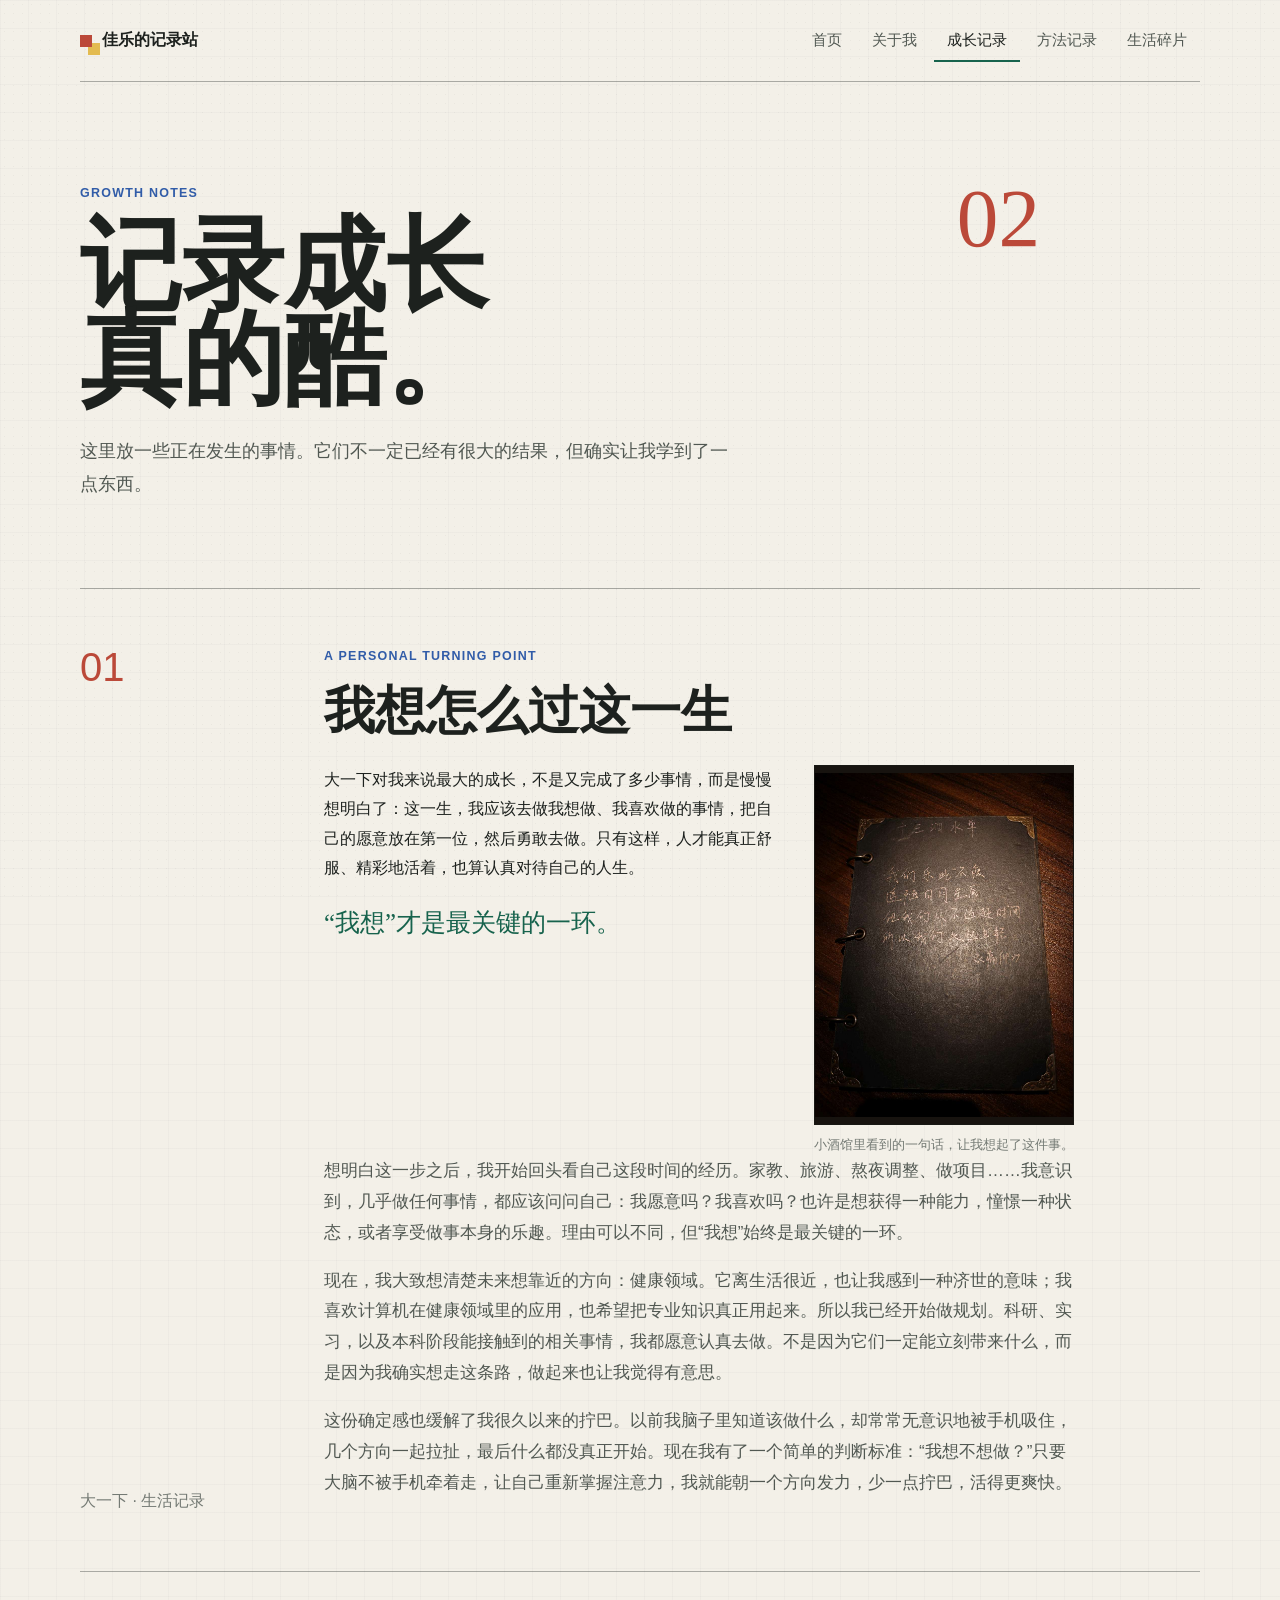
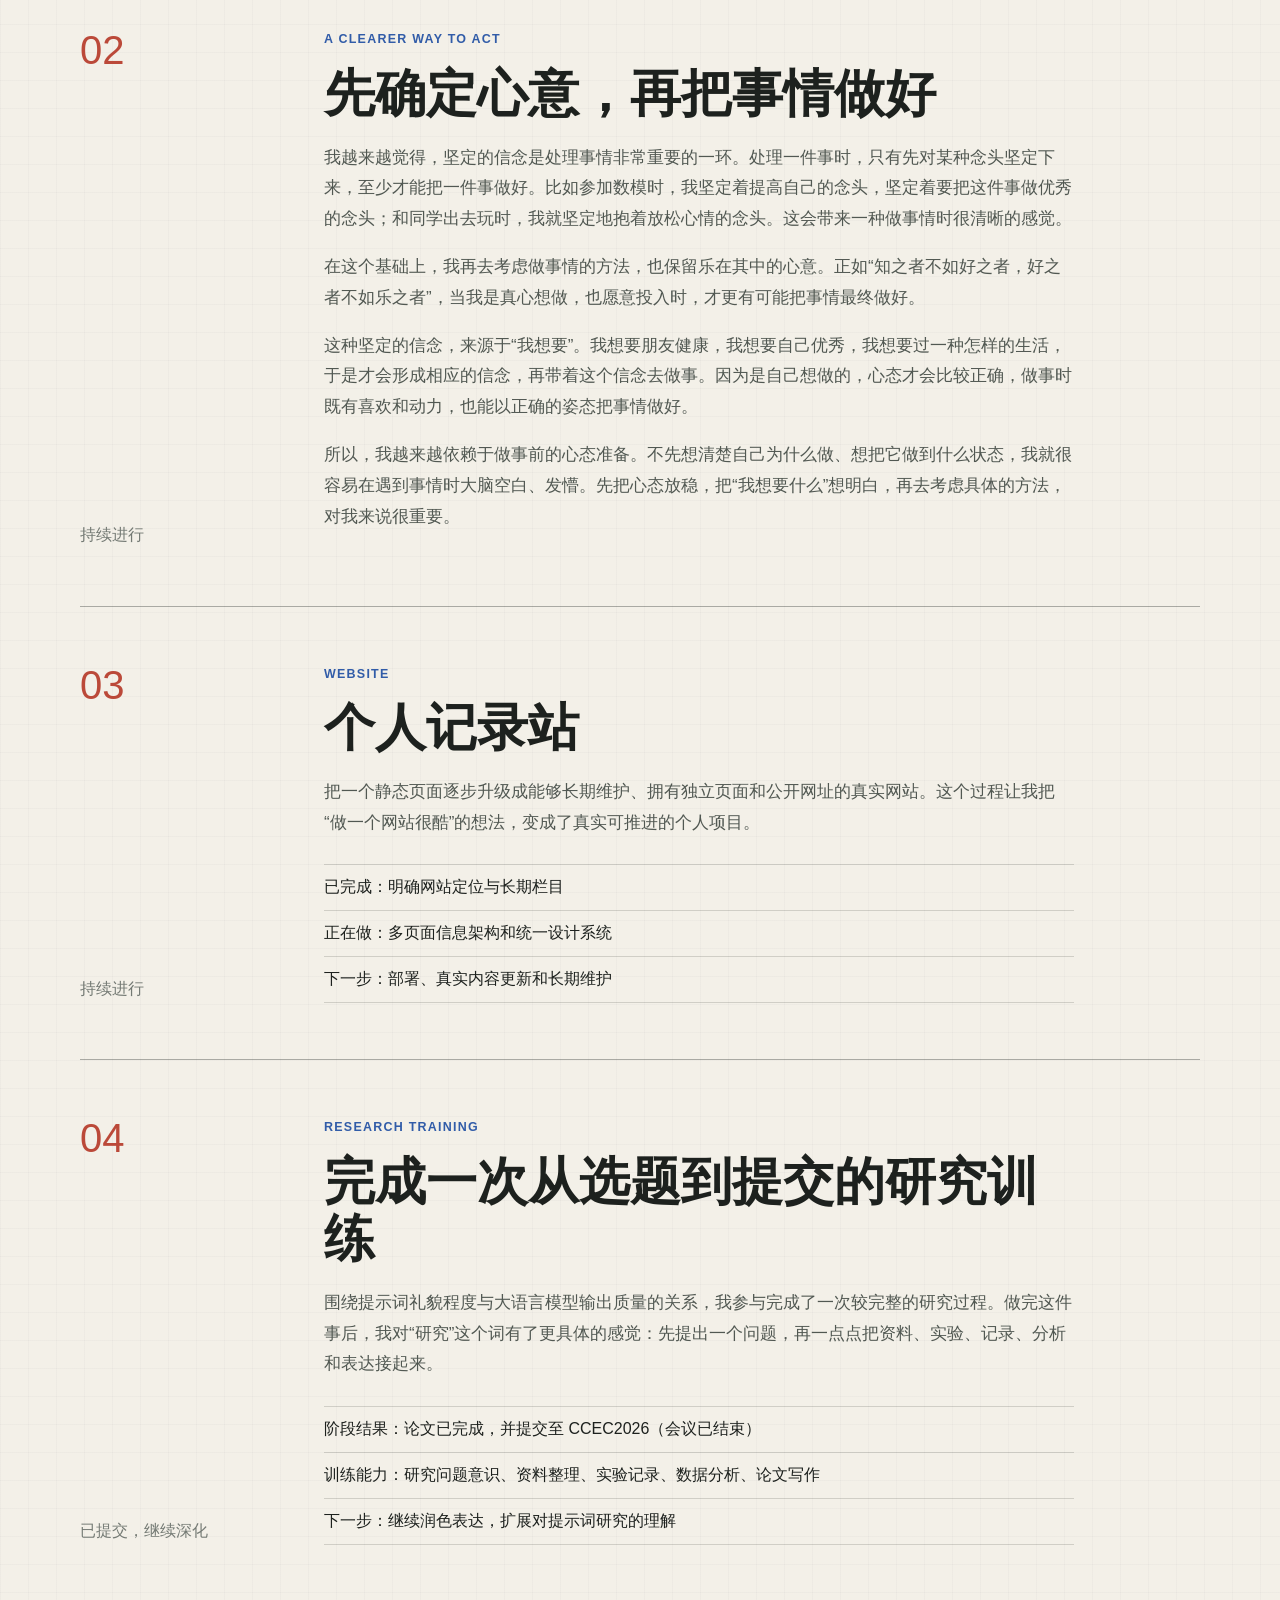
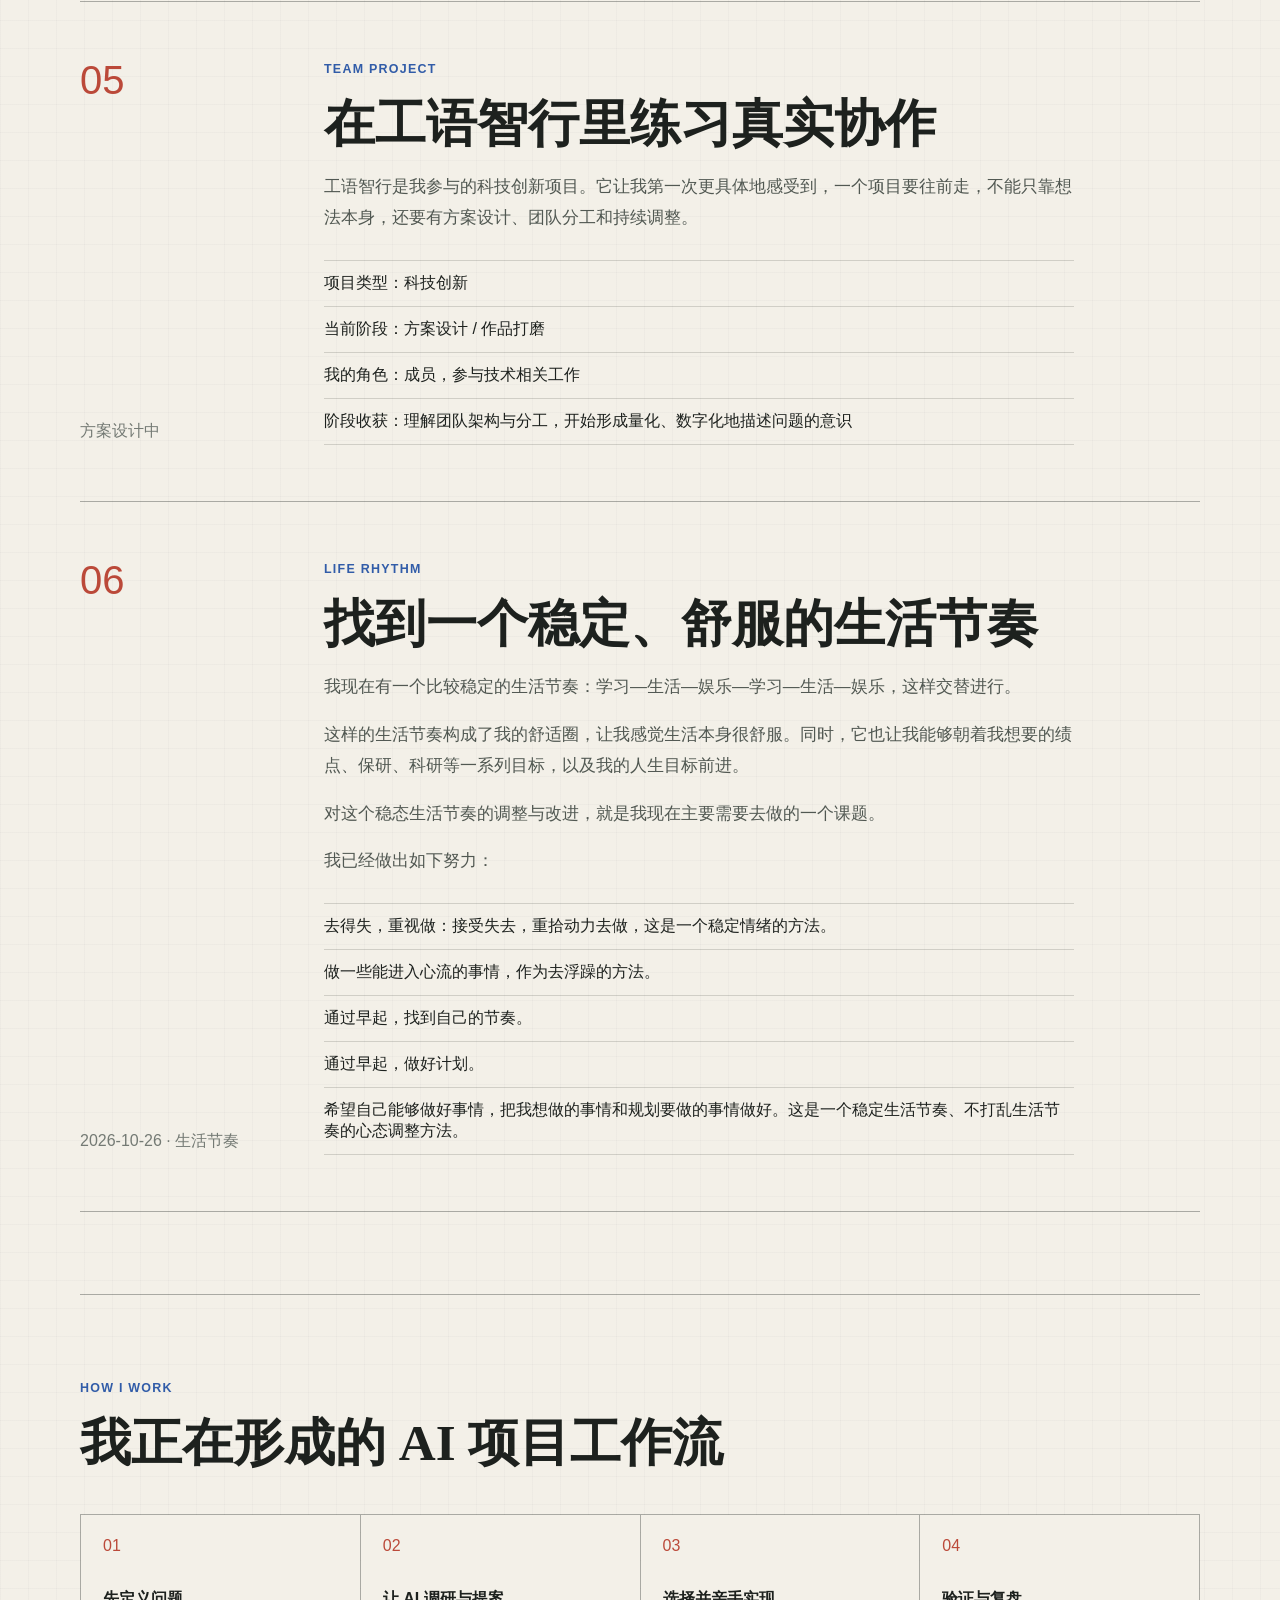
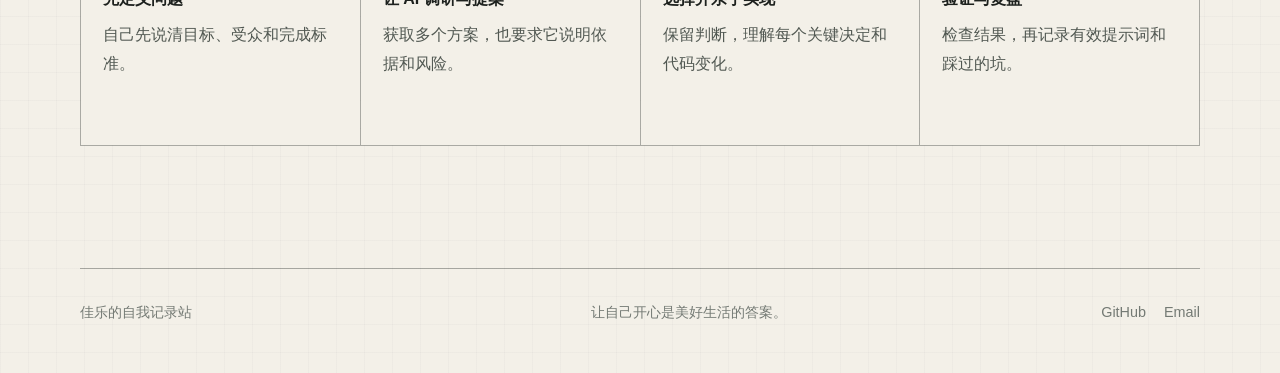
==== commit eb3b3e39: "添加稳定生活节奏的成长记录" ====
--- a/efforts.html
+++ b/efforts.html
@@ -96,6 +96,25 @@
         </div>
       </article>
 
+      <article id="life-rhythm-20261026" class="effort-entry" data-reveal>
+        <div class="effort-side"><span>06</span><p><time datetime="2026-10-26">2026-10-26</time> · 生活节奏</p></div>
+        <div class="effort-main">
+          <p class="eyebrow">Life rhythm</p>
+          <h2>找到一个稳定、舒服的生活节奏</h2>
+          <p>我现在有一个比较稳定的生活节奏：学习—生活—娱乐—学习—生活—娱乐，这样交替进行。</p>
+          <p>这样的生活节奏构成了我的舒适圈，让我感觉生活本身很舒服。同时，它也让我能够朝着我想要的绩点、保研、科研等一系列目标，以及我的人生目标前进。</p>
+          <p>对这个稳态生活节奏的调整与改进，就是我现在主要需要去做的一个课题。</p>
+          <p>我已经做出如下努力：</p>
+          <ul class="plain-list">
+            <li>去得失，重视做：接受失去，重拾动力去做，这是一个稳定情绪的方法。</li>
+            <li>做一些能进入心流的事情，作为去浮躁的方法。</li>
+            <li>通过早起，找到自己的节奏。</li>
+            <li>通过早起，做好计划。</li>
+            <li>希望自己能够做好事情，把我想做的事情和规划要做的事情做好。这是一个稳定生活节奏、不打乱生活节奏的心态调整方法。</li>
+          </ul>
+        </div>
+      </article>
+
     </section>
 
     <section class="method-section section-rule" data-reveal>
--- a/css/styles.css
+++ b/css/styles.css
@@ -423,6 +423,24 @@
 .fragment-card-photo h2 {
   max-width: 760px;
 }
+.diary-entry { min-width: 0; }
+.diary-entry h2 { line-height: 1.35; }
+.diary-original {
+  max-width: 780px;
+  margin: 28px auto 0;
+  white-space: pre-wrap;
+  overflow-wrap: anywhere;
+  color: var(--ink-soft);
+  line-height: 2;
+}
+.diary-summary {
+  margin-top: 24px;
+  padding-block: 16px;
+  border-block: 1px solid var(--line);
+}
+.diary-summary summary { cursor: pointer; color: var(--green); }
+.diary-summary summary:focus-visible { outline: 2px solid var(--green); outline-offset: 5px; }
+.diary-summary p { max-width: 780px; margin: 16px 0 0; }
 .photo-strip {
   display: grid;
   grid-template-columns: 0.8fr 1.25fr 0.8fr;
